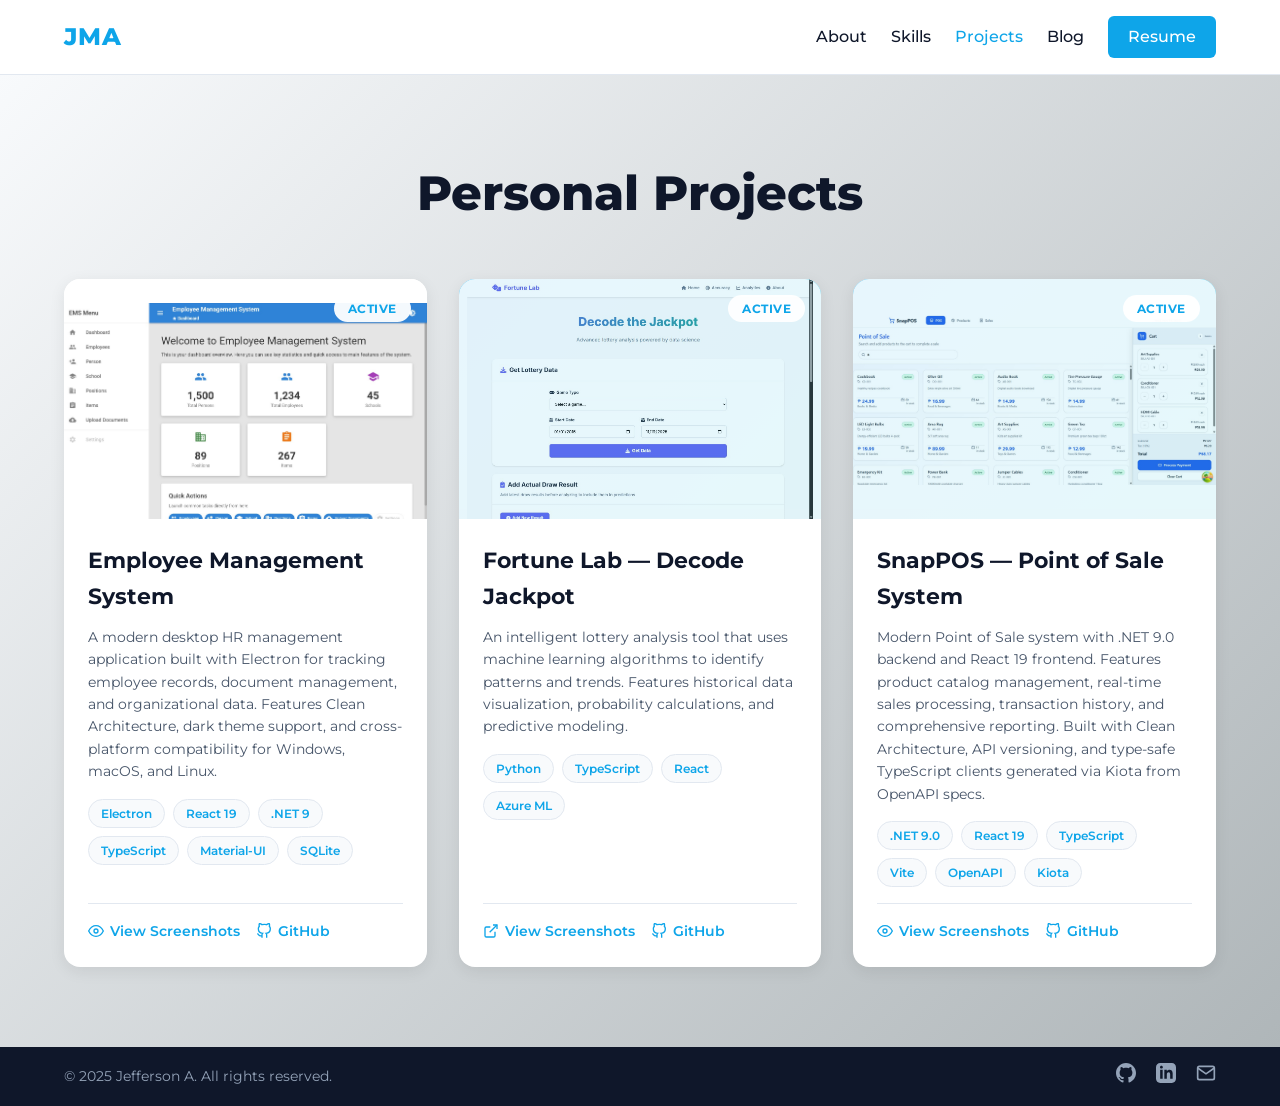
==== projects.html @ ad35f347 "Initial commit: setting up my GitHub Pages portfolio" ====
<!DOCTYPE html>
<html lang="en">

<head>
    <meta charset="utf-8" />
    <meta name="viewport" content="width=device-width, initial-scale=1" />
    <title>Projects — Jefferson A</title>
    <meta name="description" content="Personal projects by Jefferson A - Full Stack Engineer" />
    <link rel="preconnect" href="https://fonts.googleapis.com" />
    <link rel="preconnect" href="https://fonts.gstatic.com" crossorigin="anonymous" />
    <link href="https://fonts.googleapis.com/css2?family=Montserrat:ital,wght@0,100..900;1,100..900&display=swap"
        rel="stylesheet" />
    <link rel="stylesheet" href="css/styles.css" />
</head>

<body class="montserrat">
    <!-- Navigation -->
    <nav class="nav" aria-label="Main navigation">
        <div class="nav-container">
            <a href="index.html" class="logo">JMA</a>
            <button class="hamburger" aria-label="Toggle menu" aria-expanded="false">
                <span class="hamburger-line"></span>
                <span class="hamburger-line"></span>
                <span class="hamburger-line"></span>
            </button>
            <div class="nav-links">
                <a href="about.html">About</a>
                <a href="skills.html">Skills</a>
                <a href="projects.html" style="color: var(--brand);">Projects</a>
                <a href="https://joealfa.github.io/blog/" target="_blank" rel="noopener">Blog</a>
                <a href="resume/index.html" class="btn-resume">Resume</a>
            </div>
        </div>
    </nav>

    <!-- Projects Section -->
    <section class="projects-section" aria-label="Personal Projects">
        <div class="container">
            <h1 class="page-title">Personal Projects</h1>
            <div class="projects-grid">

                <!-- Project 1: Employee Management System -->
                <article class="project-card">
                    <div class="project-image" style="cursor: pointer; background: white;" onclick="openEMSModal()">
                        <img class="ems-image" src="images/ems-dashboard.jpg" alt="Employee Management System" loading="lazy"
                            style="width: 100%; height: 100%; background: #fff; display: block;" />
                        <div class="project-overlay">
                            <span class="project-status">Active</span>
                        </div>
                    </div>
                    <div class="project-content">
                        <h3 class="project-title">Employee Management System</h3>
                        <p class="project-description">
                            A modern desktop HR management application built with Electron for tracking employee
                            records, document management, and organizational data. Features Clean Architecture,
                            dark theme support, and cross-platform compatibility for Windows, macOS, and Linux.
                        </p>
                        <div class="project-tech">
                            <span class="tech-badge">Electron</span>
                            <span class="tech-badge">React 19</span>
                            <span class="tech-badge">.NET 9</span>
                            <span class="tech-badge">TypeScript</span>
                            <span class="tech-badge">Material-UI</span>
                            <span class="tech-badge">SQLite</span>
                        </div>
                        <div class="project-links">
                            <a href="#" class="project-link" onclick="openEMSModal(); return false;"
                                aria-label="View Employee Management System screenshots">
                                <svg width="16" height="16" viewBox="0 0 24 24" fill="none" stroke="currentColor"
                                    stroke-width="2">
                                    <path d="M1 12s4-8 11-8 11 8 11 8-4 8-11 8-11-8-11-8z"></path>
                                    <circle cx="12" cy="12" r="3"></circle>
                                </svg>
                                View Screenshots
                            </a>
                            <a href="https://github.com/joealfa/ems-project" class="project-link" target="_blank"
                                rel="noopener" aria-label="View Employee Management System source code">
                                <svg width="16" height="16" viewBox="0 0 24 24" fill="none" stroke="currentColor"
                                    stroke-width="2">
                                    <path
                                        d="M9 19c-5 1.5-5-2.5-7-3m14 6v-3.87a3.37 3.37 0 0 0-.94-2.61c3.14-.35 6.44-1.54 6.44-7A5.44 5.44 0 0 0 20 4.77 5.07 5.07 0 0 0 19.91 1S18.73.65 16 2.48a13.38 13.38 0 0 0-7 0C6.27.65 5.09 1 5.09 1A5.07 5.07 0 0 0 5 4.77a5.44 5.44 0 0 0-1.5 3.78c0 5.42 3.3 6.61 6.44 7A3.37 3.37 0 0 0 9 18.13V22">
                                    </path>
                                </svg>
                                GitHub
                            </a>
                        </div>
                    </div>
                </article>

                <!-- Project 2: Fortune Lab -->
                <article class="project-card">
                    <div class="project-image" style="cursor: pointer;" onclick="openFortuneLabModal()">
                        <img src="images/flab-decode-jackpot.jpg" alt="Fortune Lab - Decode Jackpot" loading="lazy" />
                        <div class="project-overlay">
                            <span class="project-status">Active</span>
                        </div>
                    </div>
                    <div class="project-content">
                        <h3 class="project-title">Fortune Lab — Decode Jackpot</h3>
                        <p class="project-description">
                            An intelligent lottery analysis tool that uses machine learning algorithms to identify
                            patterns and trends. Features historical data visualization, probability calculations,
                            and predictive modeling.
                        </p>
                        <div class="project-tech">
                            <span class="tech-badge">Python</span>
                            <span class="tech-badge">TypeScript</span>
                            <span class="tech-badge">React</span>
                            <span class="tech-badge">Azure ML</span>
                        </div>
                        <div class="project-links">
                            <a href="#" class="project-link" onclick="openFortuneLabModal(); return false;"
                                aria-label="View Fortune Lab screenshots">
                                <svg width="16" height="16" viewBox="0 0 24 24" fill="none" stroke="currentColor"
                                    stroke-width="2">
                                    <path d="M18 13v6a2 2 0 0 1-2 2H5a2 2 0 0 1-2-2V8a2 2 0 0 1 2-2h6"></path>
                                    <polyline points="15 3 21 3 21 9"></polyline>
                                    <line x1="10" y1="14" x2="21" y2="3"></line>
                                </svg>
                                View Screenshots
                            </a>
                            <a href="https://github.com/joealfa/flab-decode-jackpot" class="project-link"
                                target="_blank" rel="noopener" aria-label="View Fortune Lab source code">
                                <svg width="16" height="16" viewBox="0 0 24 24" fill="none" stroke="currentColor"
                                    stroke-width="2">
                                    <path
                                        d="M9 19c-5 1.5-5-2.5-7-3m14 6v-3.87a3.37 3.37 0 0 0-.94-2.61c3.14-.35 6.44-1.54 6.44-7A5.44 5.44 0 0 0 20 4.77 5.07 5.07 0 0 0 19.91 1S18.73.65 16 2.48a13.38 13.38 0 0 0-7 0C6.27.65 5.09 1 5.09 1A5.07 5.07 0 0 0 5 4.77a5.44 5.44 0 0 0-1.5 3.78c0 5.42 3.3 6.61 6.44 7A3.37 3.37 0 0 0 9 18.13V22">
                                    </path>
                                </svg>
                                GitHub
                            </a>
                        </div>
                    </div>
                </article>

                <!-- Project 3: Snap POS -->
                <article class="project-card">
                    <div class="project-image" style="cursor: pointer;" onclick="openSnapPOSModal()">
                        <img src="images/snappos.jpg" alt="SnapPOS - Point of Sale Interface" loading="lazy" />
                        <div class="project-overlay">
                            <span class="project-status">Active</span>
                        </div>
                    </div>
                    <div class="project-content">
                        <h3 class="project-title">SnapPOS — Point of Sale System</h3>
                        <p class="project-description">
                            Modern Point of Sale system with .NET 9.0 backend and React 19 frontend. Features
                            product catalog management, real-time sales processing, transaction history, and
                            comprehensive reporting. Built with Clean Architecture, API versioning, and type-safe
                            TypeScript clients generated via Kiota from OpenAPI specs.
                        </p>
                        <div class="project-tech">
                            <span class="tech-badge">.NET 9.0</span>
                            <span class="tech-badge">React 19</span>
                            <span class="tech-badge">TypeScript</span>
                            <span class="tech-badge">Vite</span>
                            <span class="tech-badge">OpenAPI</span>
                            <span class="tech-badge">Kiota</span>
                        </div>
                        <div class="project-links">
                            <a href="#" class="project-link" onclick="openSnapPOSModal(); return false;"
                                aria-label="View SnapPOS screenshots">
                                <svg width="16" height="16" viewBox="0 0 24 24" fill="none" stroke="currentColor"
                                    stroke-width="2">
                                    <path d="M1 12s4-8 11-8 11 8 11 8-4 8-11 8-11-8-11-8z"></path>
                                    <circle cx="12" cy="12" r="3"></circle>
                                </svg>
                                View Screenshots
                            </a>
                            <a href="https://github.com/joealfa/snap-pos" class="project-link" target="_blank"
                                rel="noopener" aria-label="View SnapPOS source code">
                                <svg width="16" height="16" viewBox="0 0 24 24" fill="none" stroke="currentColor"
                                    stroke-width="2">
                                    <path
                                        d="M9 19c-5 1.5-5-2.5-7-3m14 6v-3.87a3.37 3.37 0 0 0-.94-2.61c3.14-.35 6.44-1.54 6.44-7A5.44 5.44 0 0 0 20 4.77 5.07 5.07 0 0 0 19.91 1S18.73.65 16 2.48a13.38 13.38 0 0 0-7 0C6.27.65 5.09 1 5.09 1A5.07 5.07 0 0 0 5 4.77a5.44 5.44 0 0 0-1.5 3.78c0 5.42 3.3 6.61 6.44 7A3.37 3.37 0 0 0 9 18.13V22">
                                    </path>
                                </svg>
                                GitHub
                            </a>
                        </div>
                    </div>
                </article>

            </div>
        </div>
    </section>

    <!-- SnapPOS Modal -->
    <div id="snapposModal" class="modal" onclick="closeSnapPOSModal()">
        <div class="modal-content" onclick="event.stopPropagation()">
            <span class="modal-close" onclick="closeSnapPOSModal()">&times;</span>
            <h2 class="modal-title">SnapPOS Screenshots</h2>
            <div class="carousel-container">
                <div class="carousel-wrapper">
                    <div class="carousel-track" id="modalCarouselTrack">
                        <div class="carousel-slide active">
                            <img src="images/snappos.jpg" alt="SnapPOS - Point of Sale Interface" />
                        </div>
                        <div class="carousel-slide">
                            <img src="images/snappos-product.jpg" alt="SnapPOS - Product Management" />
                        </div>
                        <div class="carousel-slide">
                            <img src="images/snappos-sales.jpg" alt="SnapPOS - Sales History" />
                        </div>
                    </div>
                </div>
                <div class="carousel-indicators" id="modalCarouselIndicators">
                    <button class="indicator active" aria-label="View POS screen"></button>
                    <button class="indicator" aria-label="View Products screen"></button>
                    <button class="indicator" aria-label="View Sales screen"></button>
                </div>
            </div>
        </div>
    </div>

    <!-- Fortune Lab Modal -->
    <div id="fortunelabModal" class="modal" onclick="closeFortuneLabModal()">
        <div class="modal-content" onclick="event.stopPropagation()">
            <span class="modal-close" onclick="closeFortuneLabModal()">&times;</span>
            <h2 class="modal-title">Fortune Lab Screenshots</h2>
            <div class="carousel-container">
                <div class="carousel-wrapper">
                    <div class="carousel-track" id="fortunelabCarouselTrack">
                        <div class="carousel-slide active">
                            <img src="images/flab-decode-jackpot.jpg" alt="Fortune Lab - Home Screen" />
                        </div>
                        <div class="carousel-slide">
                            <img src="images/flab-decode-jackpot-scrap.jpg" alt="Fortune Lab - Data Scraping" />
                        </div>
                        <div class="carousel-slide">
                            <img src="images/flab-decode-jackpot-analysis.jpg" alt="Fortune Lab - Analysis Dashboard" />
                        </div>
                        <div class="carousel-slide">
                            <img src="images/flab-decode-jackpot-save-result.jpg" alt="Fortune Lab - Save Results" />
                        </div>
                    </div>
                </div>
                <div class="carousel-indicators" id="fortunelabCarouselIndicators">
                    <button class="indicator active" aria-label="View Home screen"></button>
                    <button class="indicator" aria-label="View Data Scraping screen"></button>
                    <button class="indicator" aria-label="View Analysis screen"></button>
                    <button class="indicator" aria-label="View Save Results screen"></button>
                </div>
            </div>
        </div>
    </div>

    <!-- EMS Modal -->
    <div id="emsModal" class="modal" onclick="closeEMSModal()">
        <div class="modal-content" onclick="event.stopPropagation()">
            <span class="modal-close" onclick="closeEMSModal()">&times;</span>
            <h2 class="modal-title">Employee Management System Screenshots</h2>
            <div class="carousel-container">
                <div class="carousel-wrapper">
                    <div class="carousel-track" id="emsCarouselTrack">
                        <div class="carousel-slide active">
                            <img src="images/ems-dashboard.jpg" alt="EMS - Dashboard" />
                        </div>
                        <div class="carousel-slide">
                            <img src="images/ems-employees.jpg" alt="EMS - Employee List" />
                        </div>
                        <div class="carousel-slide">
                            <img src="images/ems-employees-details.jpg" alt="EMS - Employee Details" />
                        </div>
                        <div class="carousel-slide">
                            <img src="images/ems-employees-add.jpg" alt="EMS - Add Employee" />
                        </div>
                        <div class="carousel-slide">
                            <img src="images/ems-dashboard-dark-theme.jpg" alt="EMS - Dashboard Dark Theme" />
                        </div>
                        <div class="carousel-slide">
                            <img src="images/ems-upload-documents-dark-theme.jpg"
                                alt="EMS - Upload Documents Dark Theme" />
                        </div>
                    </div>
                </div>
                <div class="carousel-indicators" id="emsCarouselIndicators">
                    <button class="indicator active" aria-label="View Dashboard"></button>
                    <button class="indicator" aria-label="View Employee List"></button>
                    <button class="indicator" aria-label="View Employee Details"></button>
                    <button class="indicator" aria-label="View Add Employee"></button>
                    <button class="indicator" aria-label="View Dark Theme Dashboard"></button>
                    <button class="indicator" aria-label="View Upload Documents"></button>
                </div>
            </div>
        </div>
    </div>

    <!-- Footer -->
    <footer class="footer" aria-label="Footer">
        <div class="container">
            <div class="footer-content">
                <div class="footer-info">
                    <p>&copy; 2025 Jefferson A. All rights reserved.</p>
                </div>
                <div class="footer-links">
                    <a href="https://github.com/joealfa" target="_blank" rel="noopener" aria-label="GitHub Profile">
                        <svg width="20" height="20" viewBox="0 0 24 24" fill="currentColor">
                            <path
                                d="M12 0c-6.626 0-12 5.373-12 12 0 5.302 3.438 9.8 8.207 11.387.599.111.793-.261.793-.577v-2.234c-3.338.726-4.033-1.416-4.033-1.416-.546-1.387-1.333-1.756-1.333-1.756-1.089-.745.083-.729.083-.729 1.205.084 1.839 1.237 1.839 1.237 1.07 1.834 2.807 1.304 3.492.997.107-.775.418-1.305.762-1.604-2.665-.305-5.467-1.334-5.467-5.931 0-1.311.469-2.381 1.236-3.221-.124-.303-.535-1.524.117-3.176 0 0 1.008-.322 3.301 1.23.957-.266 1.983-.399 3.003-.404 1.02.005 2.047.138 3.006.404 2.291-1.552 3.297-1.23 3.297-1.23.653 1.653.242 2.874.118 3.176.77.84 1.235 1.911 1.235 3.221 0 4.609-2.807 5.624-5.479 5.921.43.372.823 1.102.823 2.222v3.293c0 .319.192.694.801.576 4.765-1.589 8.199-6.086 8.199-11.386 0-6.627-5.373-12-12-12z" />
                        </svg>
                    </a>
                    <a href="https://linkedin.com/in/joe-alf" target="_blank" rel="noopener"
                        aria-label="LinkedIn Profile">
                        <svg width="20" height="20" viewBox="0 0 24 24" fill="currentColor">
                            <path
                                d="M19 0h-14c-2.761 0-5 2.239-5 5v14c0 2.761 2.239 5 5 5h14c2.762 0 5-2.239 5-5v-14c0-2.761-2.238-5-5-5zm-11 19h-3v-11h3v11zm-1.5-12.268c-.966 0-1.75-.79-1.75-1.764s.784-1.764 1.75-1.764 1.75.79 1.75 1.764-.783 1.764-1.75 1.764zm13.5 12.268h-3v-5.604c0-3.368-4-3.113-4 0v5.604h-3v-11h3v1.765c1.396-2.586 7-2.777 7 2.476v6.759z" />
                        </svg>
                    </a>
                    <a href="mailto:here@earth.org" aria-label="Email">
                        <svg width="20" height="20" viewBox="0 0 24 24" fill="none" stroke="currentColor"
                            stroke-width="2">
                            <path d="M4 4h16c1.1 0 2 .9 2 2v12c0 1.1-.9 2-2 2H4c-1.1 0-2-.9-2-2V6c0-1.1.9-2 2-2z">
                            </path>
                            <polyline points="22,6 12,13 2,6"></polyline>
                        </svg>
                    </a>
                </div>
            </div>
        </div>
    </footer>

    <script src="js/main.js"></script>
</body>

</html>
---- css/styles.css ----
:root {
  --bg: #ffffff;
  --ink: #0f172a;
  --muted: #475569;
  --light-gray: #64748b;
  --lighter-gray: #94a3b8;
  --border: #e2e8f0;
  --brand: #0ea5e9;
  --brand-dark: #0284c7;
  --accent: #06b6d4;
  --card-bg: #f8fafc;
  --gradient-start: #0ea5e9;
  --gradient-end: #06b6d4;
}

*,
*::before,
*::after {
  box-sizing: border-box;
}

html {
  scroll-behavior: smooth;
  height: 100%;
}

body {
  margin: 0;
  padding: 0;
  color: var(--ink);
  background: var(--bg);
  line-height: 1.6;
  min-height: 100%;
  display: flex;
  flex-direction: column;
  overflow-x: hidden;
}

.montserrat {
  font-family: "Montserrat", system-ui, -apple-system, "Segoe UI", Roboto, Arial,
    sans-serif;
  font-optical-sizing: auto;
  font-weight: 400;
  font-style: normal;
}

.container {
  max-width: 1200px;
  margin: 0 auto;
  padding: 0 24px;
}

/* Navigation */
.nav {
  position: sticky;
  top: 0;
  background: rgba(255, 255, 255, 0.95);
  backdrop-filter: blur(10px);
  border-bottom: 1px solid var(--border);
  z-index: 1000;
  padding: 16px 0;
}

.nav-container {
  max-width: 1200px;
  margin: 0 auto;
  padding: 0 24px;
  display: flex;
  justify-content: space-between;
  align-items: center;
}

.logo {
  font-size: 24px;
  font-weight: 800;
  color: var(--brand);
  text-decoration: none;
  letter-spacing: 1px;
}

.nav-links {
  display: flex;
  gap: 24px;
  align-items: center;
}

.nav-links a {
  color: var(--ink);
  text-decoration: none;
  font-weight: 500;
  transition: color 0.2s;
}

.nav-links a:hover {
  color: var(--brand);
}

.btn-resume {
  background: var(--brand);
  color: white !important;
  padding: 8px 20px;
  border-radius: 6px;
  font-weight: 600;
  transition: all 0.2s;
}

.btn-resume:hover {
  background: var(--brand-dark);
  transform: translateY(-1px);
  box-shadow: 0 4px 12px rgba(14, 165, 233, 0.3);
}

/* Hamburger Menu */
.hamburger {
  display: none;
  flex-direction: column;
  gap: 5px;
  background: none;
  border: none;
  cursor: pointer;
  padding: 8px;
  z-index: 1001;
}

.hamburger-line {
  width: 25px;
  height: 3px;
  background-color: var(--ink);
  transition: all 0.3s ease;
  border-radius: 2px;
}

.hamburger.active .hamburger-line:nth-child(1) {
  transform: rotate(45deg) translate(8px, 8px);
}

.hamburger.active .hamburger-line:nth-child(2) {
  opacity: 0;
}

.hamburger.active .hamburger-line:nth-child(3) {
  transform: rotate(-45deg) translate(7px, -7px);
}

/* Hero Section */
.hero-section {
  padding: 35px 0 35px;
  background: linear-gradient(135deg, #f8fafc 0%, #e0f2fe 100%);
  flex: 1;
}

.hero-content {
  text-align: center;
  max-width: 800px;
  margin: 0 auto;
}

.hero-title {
  font-size: 48px;
  font-weight: 800;
  margin: 0 0 16px;
  line-height: 1.2;
}

.hero-title .brand {
  color: var(--brand);
}

.hero-subtitle {
  font-size: 20px;
  color: var(--muted);
  margin: 0 0 12px;
  font-weight: 600;
}

.hero-tagline {
  font-size: 18px;
  color: var(--light-gray);
  margin: 0 0 32px;
}

.hero-cta {
  display: flex;
  gap: 16px;
  justify-content: center;
  flex-wrap: wrap;
}

.btn-primary,
.btn-secondary {
  padding: 14px 32px;
  border-radius: 8px;
  text-decoration: none;
  font-weight: 600;
  font-size: 16px;
  transition: all 0.2s;
  display: inline-block;
}

.btn-primary {
  background: linear-gradient(
    135deg,
    var(--gradient-start),
    var(--gradient-end)
  );
  color: white;
  box-shadow: 0 4px 14px rgba(14, 165, 233, 0.3);
}

.btn-primary:hover {
  transform: translateY(-2px);
  box-shadow: 0 6px 20px rgba(14, 165, 233, 0.4);
}

.btn-secondary {
  background: white;
  color: var(--brand);
  border: 2px solid var(--brand);
}

.btn-secondary:hover {
  background: var(--brand);
  color: white;
  transform: translateY(-2px);
}

/* Carousel */
.carousel-container {
  position: relative;
  max-width: 600px;
  margin: 40px auto 0;
  padding: 0;
}

.carousel-wrapper {
  overflow: hidden;
  border-radius: 16px;
  box-shadow: 0 12px 40px rgba(0, 0, 0, 0.15), 0 0 20px rgba(14, 165, 233, 0.2);
  background: white;
  perspective: 1000px;
  cursor: pointer;
  transition: box-shadow 0.3s ease;
  height: 400px;
}

.carousel-wrapper:hover {
  box-shadow: 0 12px 40px rgba(0, 0, 0, 0.15), 0 0 30px rgba(14, 165, 233, 0.4);
}

.carousel-track {
  display: flex;
  transition: transform 0.6s cubic-bezier(0.25, 0.46, 0.45, 0.94);
  transform-style: preserve-3d;
}

.carousel-slide {
  min-width: 100%;
  height: 400px;
  opacity: 0;
  transform: translateX(100%) scale(0.9);
  transition: all 0.6s cubic-bezier(0.25, 0.46, 0.45, 0.94);
  filter: blur(4px) brightness(0.7);
  cursor: pointer;
}

.carousel-slide.active {
  opacity: 1;
  transform: translateX(0) scale(1);
  filter: blur(0) brightness(1);
  animation: glitchIn 0.6s ease-out;
}

@keyframes glitchIn {
  0%,
  100% {
    transform: translateX(0) scale(1);
  }
  10% {
    transform: translateX(-2px) scale(1.01);
  }
  20% {
    transform: translateX(2px) scale(0.99);
  }
  30% {
    transform: translateX(-1px) scale(1);
  }
  40% {
    transform: translateX(1px) scale(1);
  }
  50% {
    transform: translateX(0) scale(1);
  }
}

.carousel-slide img {
  width: 100%;
  height: 100%;
  object-fit: contain;
  display: block;
}

.project-card .carousel-slide img {
  object-fit: contain;
  background: white;
}

.carousel-btn {
  display: none;
}

.carousel-indicators {
  display: flex;
  justify-content: center;
  gap: 12px;
  margin-top: 24px;
}

.indicator {
  width: 12px;
  height: 12px;
  border-radius: 50%;
  border: 2px solid var(--brand);
  background: transparent;
  cursor: pointer;
  transition: all 0.3s ease;
  padding: 0;
}

.indicator:hover {
  background: rgba(14, 165, 233, 0.3);
  transform: scale(1.2);
}

.indicator.active {
  background: var(--brand);
  transform: scale(1.3);
}

/* Section Styling */
section {
  padding: 80px 0;
}

section:not(.hero-section) {
  flex: 1;
  background: linear-gradient(135deg, #f8fafc 0%, #afb6b9 100%);
}

.section-title {
  font-size: 36px;
  font-weight: 800;
  text-align: center;
  margin: 0 0 48px;
  color: var(--ink);
}

/* Skills Section uses default gradient background */

.skills-grid {
  display: grid;
  grid-template-columns: repeat(auto-fit, minmax(280px, 1fr));
  gap: 24px;
}

.skill-category {
  background: var(--card-bg);
  padding: 24px;
  border-radius: 12px;
  border: 1px solid var(--border);
  transition: all 0.3s;
}

.skill-category:hover {
  transform: translateY(-4px);
  box-shadow: 0 8px 24px rgba(0, 0, 0, 0.08);
  border-color: var(--brand);
}

.skill-category h3 {
  font-size: 18px;
  font-weight: 700;
  margin: 0 0 16px;
  color: var(--brand);
}

.skill-tags {
  display: flex;
  flex-wrap: wrap;
  gap: 8px;
}

.skill-tag {
  background: white;
  color: var(--muted);
  padding: 6px 14px;
  border-radius: 20px;
  font-size: 13px;
  font-weight: 500;
  border: 1px solid var(--border);
  transition: all 0.2s;
}

.skill-tag:hover {
  background: var(--brand);
  color: white;
  border-color: var(--brand);
}

/* Projects Section uses default gradient background */

.projects-grid {
  display: grid;
  grid-template-columns: repeat(auto-fit, minmax(340px, 1fr));
  gap: 32px;
}

.project-card {
  background: white;
  border-radius: 16px;
  overflow: hidden;
  box-shadow: 0 4px 16px rgba(0, 0, 0, 0.08);
  transition: all 0.3s;
  display: flex;
  flex-direction: column;
}

.project-card:hover {
  transform: translateY(-8px);
  box-shadow: 0 12px 32px rgba(0, 0, 0, 0.12);
}

.project-image {
  position: relative;
  width: 100%;
  height: 240px;
  background: linear-gradient(
    135deg,
    var(--gradient-start),
    var(--gradient-end)
  );
  overflow: hidden;
}

.project-card .project-image:has(.carousel-container) {
  height: 280px;
  overflow: visible;
}

.project-image .carousel-container {
  background: white;
  height: 100%;
  padding-bottom: 40px;
}

.project-image .carousel-wrapper {
  background: white;
  box-shadow: none;
  height: 240px;
}

.project-image img {
  width: 100%;
  height: 100%;
  object-fit: contain;
  opacity: 0.9;
  transition: all 0.3s;
  background: white;
}

.project-card:hover .project-image img {
  opacity: 1;
  transform: scale(1.05);
}

/* Fine-tune crop for EMS card image to avoid black band */
.project-card .ems-image {
  object-fit: cover;
  object-position: center top;
  transform: translateY(18px);
}

@media (min-width: 1280px) {
  .project-card .ems-image {
    transform: translateY(24px);
  }
}

/* Blog thumbnails (text/icon centered in card image area) */
.blog-thumb {
  display: flex;
  align-items: center;
  justify-content: center;
  gap: 12px;
  height: 100%;
  background: white;
  color: var(--ink);
  font-weight: 700;
}

/* Slightly shorter image area for blog cards */
.blog-list .project-image {
  height: 200px;
}

.project-overlay {
  position: absolute;
  top: 16px;
  right: 16px;
}

.project-status {
  background: rgba(255, 255, 255, 0.95);
  color: var(--brand);
  padding: 6px 14px;
  border-radius: 20px;
  font-size: 12px;
  font-weight: 700;
  text-transform: uppercase;
  letter-spacing: 0.5px;
}

.project-content {
  padding: 24px;
  display: flex;
  flex-direction: column;
  flex: 1;
}

.project-title {
  font-size: 22px;
  font-weight: 700;
  margin: 0 0 12px;
  color: var(--ink);
}

.project-description {
  font-size: 14px;
  line-height: 1.6;
  color: var(--muted);
  margin: 0 0 16px;
}

.project-tech {
  display: flex;
  flex-wrap: wrap;
  gap: 8px;
  margin-bottom: 16px;
}

.tech-badge {
  background: var(--card-bg);
  color: var(--brand);
  padding: 4px 12px;
  border-radius: 16px;
  font-size: 12px;
  font-weight: 600;
  border: 1px solid var(--border);
  display: inline-flex;
  align-items: center;
  gap: 6px;
}

.tech-badge svg {
  flex-shrink: 0;
}

.project-links {
  display: flex;
  gap: 16px;
  padding-top: 16px;
  border-top: 1px solid var(--border);
  margin-top: auto;
}

.project-link {
  display: flex;
  align-items: center;
  gap: 6px;
  color: var(--brand);
  text-decoration: none;
  font-weight: 600;
  font-size: 14px;
  transition: all 0.2s;
}

.project-link:hover {
  color: var(--brand-dark);
  transform: translateX(4px);
}

.project-link svg {
  transition: transform 0.2s;
}

.project-link:hover svg {
  transform: scale(1.1);
}

/* About Section uses default gradient background */

.about-content {
  max-width: 800px;
  margin: 0 auto;
}

.about-text p {
  font-size: 17px;
  line-height: 1.8;
  color: var(--muted);
  margin: 0 0 24px;
}

/* About Page */
.about-page {
  padding: 100px 0 80px;
  background: linear-gradient(135deg, #f8fafc 0%, #e0f2fe 100%);
  min-height: 70vh;
}

.page-title {
  font-size: 48px;
  font-weight: 800;
  text-align: center;
  margin: 0 0 48px;
  color: var(--ink);
}

.about-page .about-content {
  max-width: 900px;
  margin: 0 auto;
  display: grid;
  gap: 48px;
}

.about-highlights {
  background: var(--card-bg);
  padding: 32px;
  border-radius: 16px;
  border: 1px solid var(--border);
}

.about-highlights h2 {
  font-size: 24px;
  font-weight: 700;
  margin: 0 0 16px;
  color: var(--brand);
}

.about-highlights ul {
  margin: 0 0 32px;
  padding-left: 24px;
}

.about-highlights li {
  font-size: 16px;
  line-height: 1.8;
  color: var(--muted);
  margin: 8px 0;
}

.about-highlights p {
  font-size: 16px;
  line-height: 1.8;
  color: var(--muted);
  margin: 0 0 24px;
}

.contact-links {
  display: flex;
  gap: 16px;
  flex-wrap: wrap;
  margin-top: 24px;
}

.contact-btn {
  display: inline-flex;
  align-items: center;
  gap: 8px;
  padding: 12px 24px;
  background: var(--brand);
  color: white;
  text-decoration: none;
  border-radius: 8px;
  font-weight: 600;
  font-size: 14px;
  transition: all 0.2s;
}

.contact-btn:hover {
  background: var(--brand-dark);
  transform: translateY(-2px);
  box-shadow: 0 4px 12px rgba(14, 165, 233, 0.3);
}

/* Footer */
.footer {
  background: var(--ink);
  color: white;
  padding: 16px 0;
}

/* Modal */
.modal {
  display: none;
  position: fixed;
  z-index: 2000;
  left: 0;
  top: 0;
  width: 100%;
  height: 100%;
  background-color: rgba(0, 0, 0, 0.9);
  overflow: auto;
}

.modal.active {
  display: flex;
  align-items: center;
  justify-content: center;
}

.modal-content {
  position: relative;
  background-color: white;
  margin: auto;
  padding: 32px;
  width: 90%;
  max-width: 1000px;
  border-radius: 16px;
  box-shadow: 0 8px 32px rgba(0, 0, 0, 0.3);
}

.modal-close {
  position: absolute;
  top: 16px;
  right: 24px;
  color: var(--muted);
  font-size: 36px;
  font-weight: 300;
  cursor: pointer;
  transition: color 0.2s;
  line-height: 1;
}

.modal-close:hover {
  color: var(--ink);
}

.modal-title {
  margin: 0 0 24px;
  font-size: 28px;
  font-weight: 700;
  color: var(--ink);
}

.modal .carousel-container {
  max-width: 100%;
  margin: 0;
}

.modal .carousel-wrapper {
  height: 500px;
}

.modal .carousel-slide img {
  object-fit: contain;
  background: white;
}

.footer-content {
  display: flex;
  justify-content: space-between;
  align-items: center;
  flex-wrap: wrap;
  gap: 24px;
}

.footer-info p {
  margin: 0;
  color: var(--lighter-gray);
  font-size: 14px;
}

.footer-links {
  display: flex;
  gap: 20px;
}

.footer-links a {
  color: var(--lighter-gray);
  transition: all 0.2s;
}

.footer-links a:hover {
  color: var(--brand);
  transform: translateY(-2px);
}

/* Responsive */
@media (max-width: 768px) {
  .hero-section {
    padding: 80px 0 60px;
  }

  .hero-title {
    font-size: 36px;
  }

  .hero-subtitle {
    font-size: 18px;
  }

  .carousel-container {
    padding: 0;
    margin-top: 32px;
  }

  .carousel-wrapper {
    height: 250px;
  }

  .carousel-slide {
    height: 250px;
  }

  .carousel-btn {
    width: 40px;
    height: 40px;
  }

  .section-title {
    font-size: 28px;
  }

  .projects-grid {
    grid-template-columns: 1fr;
  }

  .skills-grid {
    grid-template-columns: 1fr;
  }

  .footer-content {
    flex-direction: column;
    text-align: center;
  }

  /* Mobile Navigation */
  .hamburger {
    display: flex;
  }

  .nav-links {
    position: fixed;
    top: 0;
    right: 0;
    height: 100vh;
    width: 70%;
    max-width: 300px;
    background: rgba(255, 255, 255, 0.98);
    backdrop-filter: blur(10px);
    flex-direction: column;
    justify-content: flex-start;
    align-items: flex-start;
    padding: 80px 32px 32px;
    gap: 24px;
    box-shadow: -4px 0 20px rgba(0, 0, 0, 0.1);
    transform: translateX(100%);
    visibility: hidden;
    transition: transform 0.3s ease, visibility 0s 0.3s;
    z-index: 1000;
  }

  .nav-links.active {
    transform: translateX(0);
    visibility: visible;
    transition: transform 0.3s ease, visibility 0s 0s;
  }

  .nav-links a {
    width: 100%;
    padding: 12px 0;
    font-size: 18px;
    border-bottom: 1px solid var(--border);
  }

  .nav-links a:last-child {
    border-bottom: none;
  }

  .btn-resume {
    width: 100%;
    text-align: center;
    margin-top: 16px;
  }
}

@media (max-width: 480px) {
  .hero-title {
    font-size: 28px;
  }

  .hero-cta {
    flex-direction: column;
    width: 100%;
  }

  .btn-primary,
  .btn-secondary {
    width: 100%;
  }
}
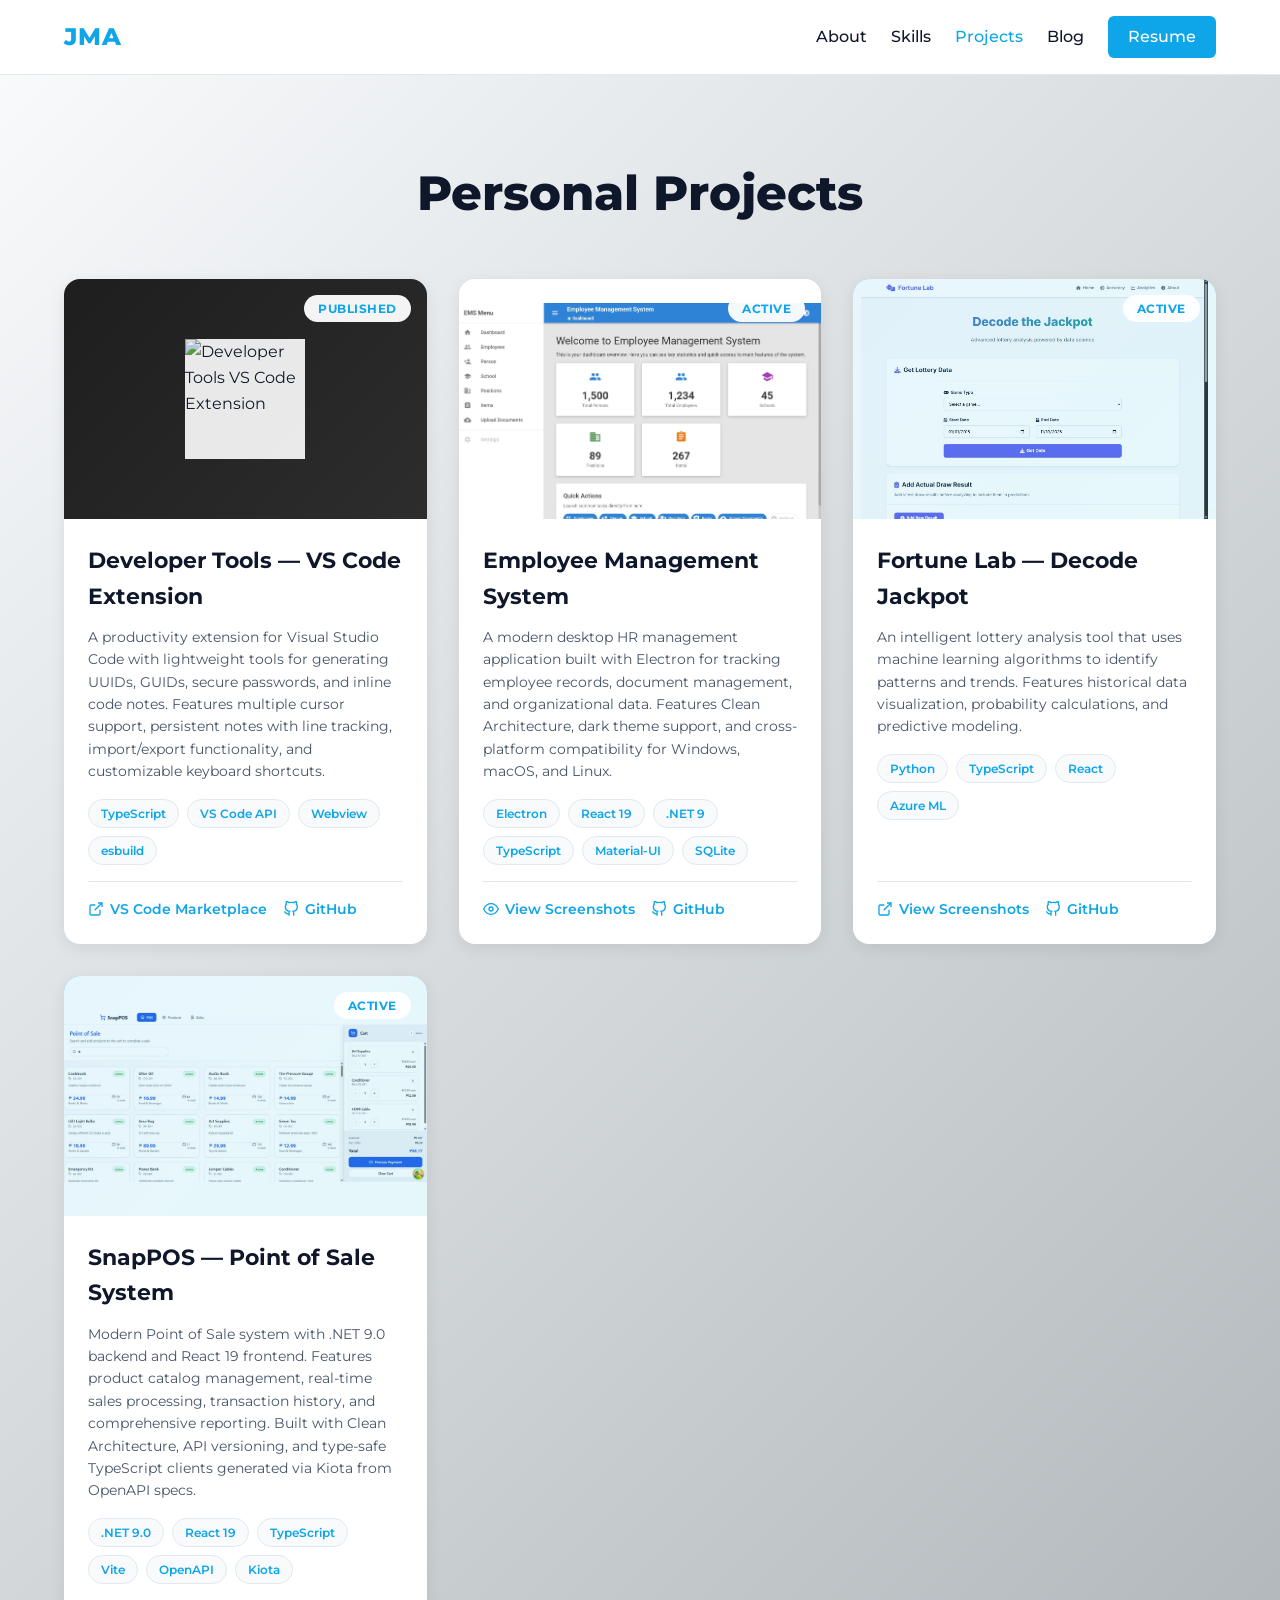
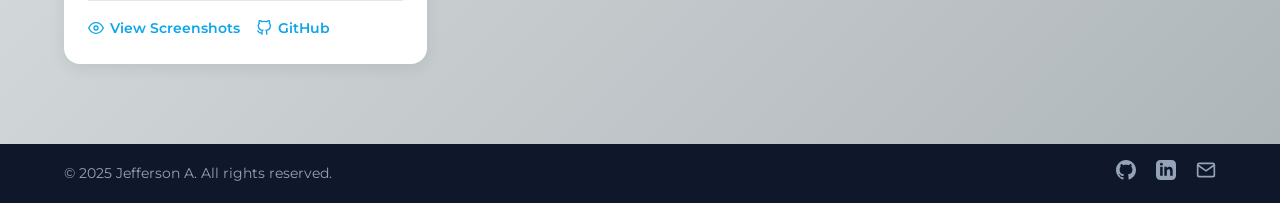
==== commit 4dc968de: "Add Developer Tools project details and images to portfolio" ====
--- a/projects.html
+++ b/projects.html
@@ -38,6 +38,55 @@
         <div class="container">
             <h1 class="page-title">Personal Projects</h1>
             <div class="projects-grid">
+
+                <!-- Project: Developer Tools VS Code Extension -->
+                <article class="project-card">
+                    <div class="project-image" style="background: linear-gradient(135deg, #1e1e1e 0%, #2d2d2d 100%); display: flex; align-items: center; justify-content: center;">
+                        <img src="images/developer-tools-icon.jpg" alt="Developer Tools VS Code Extension" loading="lazy"
+                            style="width: 120px; height: 120px; object-fit: contain;" />
+                        <div class="project-overlay">
+                            <span class="project-status">Published</span>
+                        </div>
+                    </div>
+                    <div class="project-content">
+                        <h3 class="project-title">Developer Tools — VS Code Extension</h3>
+                        <p class="project-description">
+                            A productivity extension for Visual Studio Code with lightweight tools for generating 
+                            UUIDs, GUIDs, secure passwords, and inline code notes. Features multiple cursor support, 
+                            persistent notes with line tracking, import/export functionality, and customizable 
+                            keyboard shortcuts.
+                        </p>
+                        <div class="project-tech">
+                            <span class="tech-badge">TypeScript</span>
+                            <span class="tech-badge">VS Code API</span>
+                            <span class="tech-badge">Webview</span>
+                            <span class="tech-badge">esbuild</span>
+                        </div>
+                        <div class="project-links">
+                            <a href="https://marketplace.visualstudio.com/items?itemName=joealfa.developer-utilities" 
+                                class="project-link" target="_blank" rel="noopener" 
+                                aria-label="View Developer Tools on VS Code Marketplace">
+                                <svg width="16" height="16" viewBox="0 0 24 24" fill="none" stroke="currentColor"
+                                    stroke-width="2">
+                                    <path d="M18 13v6a2 2 0 0 1-2 2H5a2 2 0 0 1-2-2V8a2 2 0 0 1 2-2h6"></path>
+                                    <polyline points="15 3 21 3 21 9"></polyline>
+                                    <line x1="10" y1="14" x2="21" y2="3"></line>
+                                </svg>
+                                VS Code Marketplace
+                            </a>
+                            <a href="https://github.com/joealfa/developer-tools" class="project-link" target="_blank"
+                                rel="noopener" aria-label="View Developer Tools source code">
+                                <svg width="16" height="16" viewBox="0 0 24 24" fill="none" stroke="currentColor"
+                                    stroke-width="2">
+                                    <path
+                                        d="M9 19c-5 1.5-5-2.5-7-3m14 6v-3.87a3.37 3.37 0 0 0-.94-2.61c3.14-.35 6.44-1.54 6.44-7A5.44 5.44 0 0 0 20 4.77 5.07 5.07 0 0 0 19.91 1S18.73.65 16 2.48a13.38 13.38 0 0 0-7 0C6.27.65 5.09 1 5.09 1A5.07 5.07 0 0 0 5 4.77a5.44 5.44 0 0 0-1.5 3.78c0 5.42 3.3 6.61 6.44 7A3.37 3.37 0 0 0 9 18.13V22">
+                                    </path>
+                                </svg>
+                                GitHub
+                            </a>
+                        </div>
+                    </div>
+                </article>
 
                 <!-- Project 1: Employee Management System -->
                 <article class="project-card">
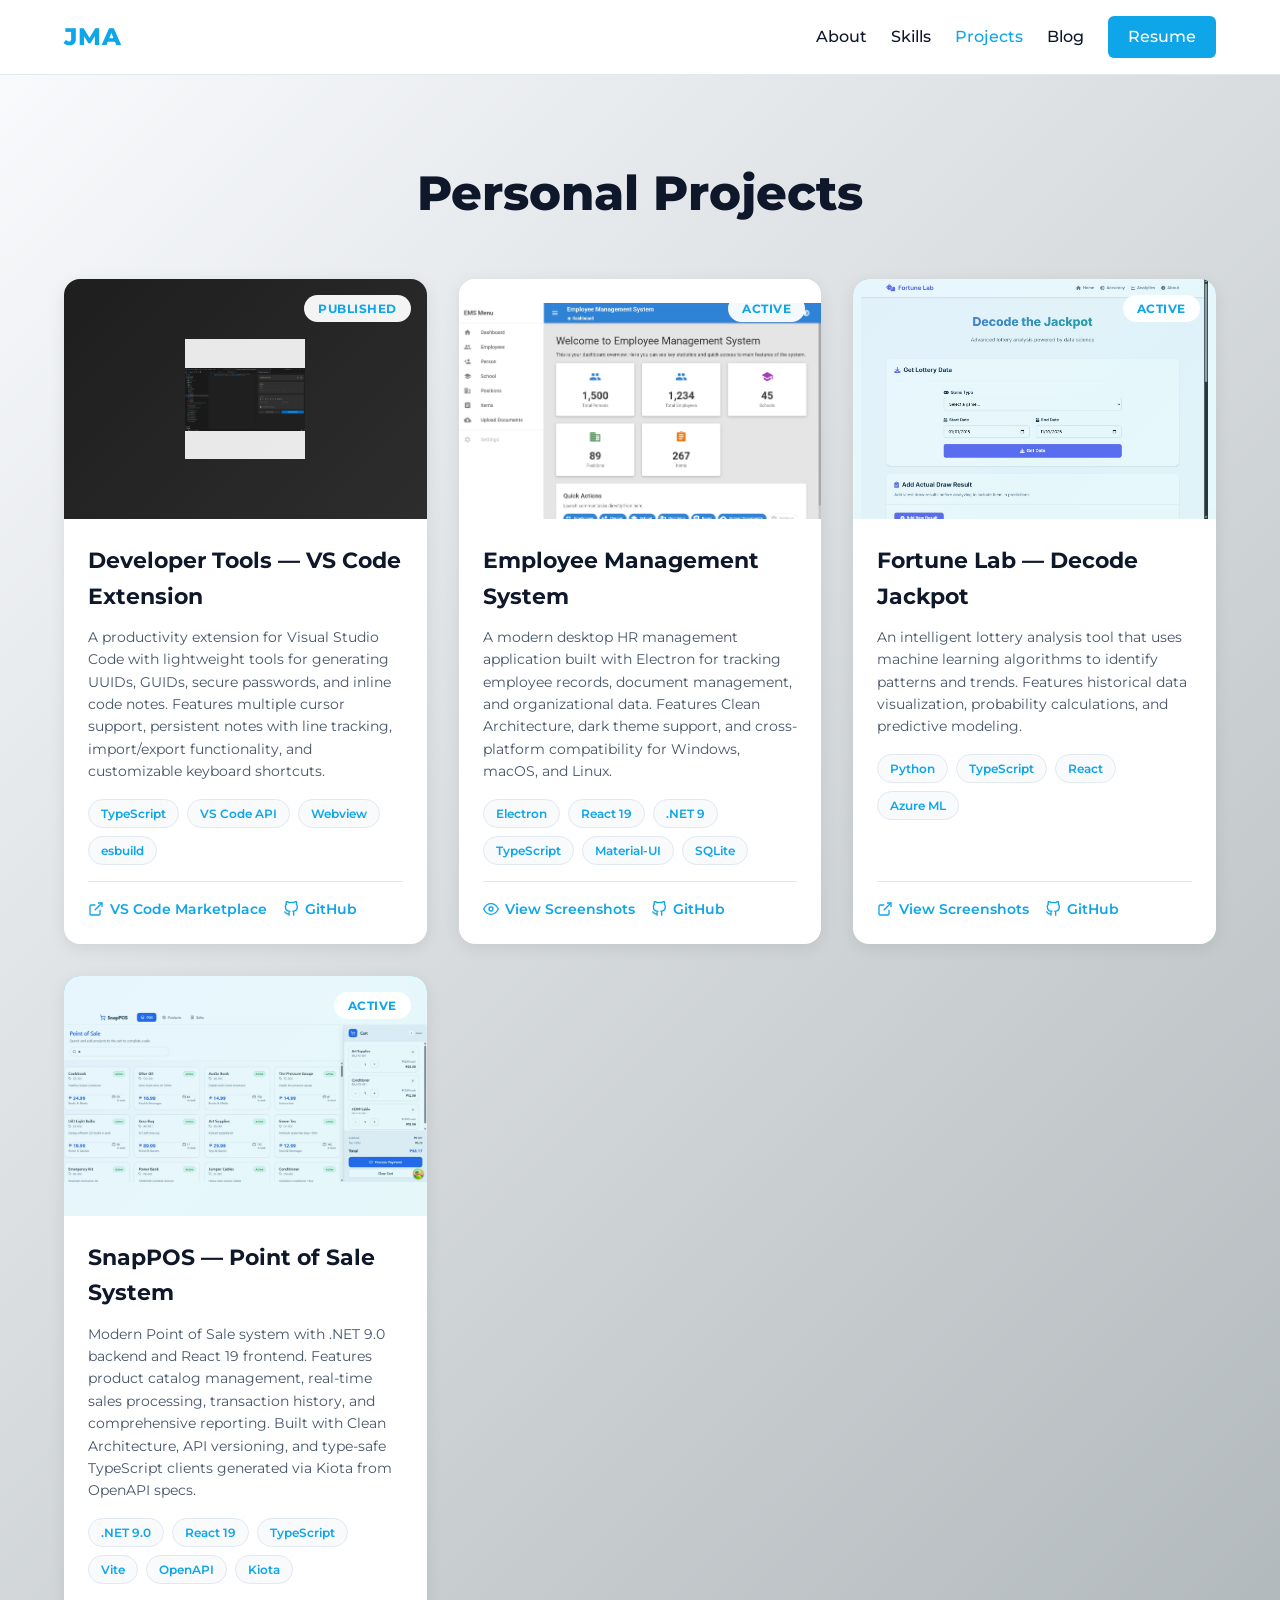
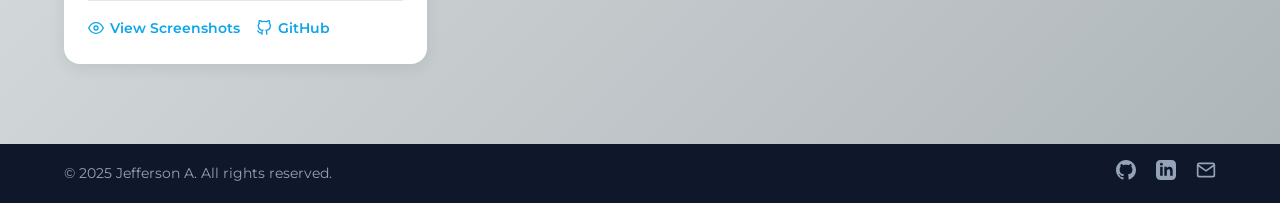
==== commit 49fe091d: "Update project numbering and image for Developer Tools in portfolio" ====
--- a/projects.html
+++ b/projects.html
@@ -39,10 +39,10 @@
             <h1 class="page-title">Personal Projects</h1>
             <div class="projects-grid">
 
-                <!-- Project: Developer Tools VS Code Extension -->
+                <!-- Project 1: Developer Tools VS Code Extension -->
                 <article class="project-card">
                     <div class="project-image" style="background: linear-gradient(135deg, #1e1e1e 0%, #2d2d2d 100%); display: flex; align-items: center; justify-content: center;">
-                        <img src="images/developer-tools-icon.jpg" alt="Developer Tools VS Code Extension" loading="lazy"
+                        <img src="images/dev-tools-generate-password.jpg" alt="Developer Tools VS Code Extension" loading="lazy"
                             style="width: 120px; height: 120px; object-fit: contain;" />
                         <div class="project-overlay">
                             <span class="project-status">Published</span>
@@ -88,7 +88,7 @@
                     </div>
                 </article>
 
-                <!-- Project 1: Employee Management System -->
+                <!-- Project 2: Employee Management System -->
                 <article class="project-card">
                     <div class="project-image" style="cursor: pointer; background: white;" onclick="openEMSModal()">
                         <img class="ems-image" src="images/ems-dashboard.jpg" alt="Employee Management System" loading="lazy"
@@ -136,7 +136,7 @@
                     </div>
                 </article>
 
-                <!-- Project 2: Fortune Lab -->
+                <!-- Project 3: Fortune Lab -->
                 <article class="project-card">
                     <div class="project-image" style="cursor: pointer;" onclick="openFortuneLabModal()">
                         <img src="images/flab-decode-jackpot.jpg" alt="Fortune Lab - Decode Jackpot" loading="lazy" />
@@ -182,7 +182,7 @@
                     </div>
                 </article>
 
-                <!-- Project 3: Snap POS -->
+                <!-- Project 4: Snap POS -->
                 <article class="project-card">
                     <div class="project-image" style="cursor: pointer;" onclick="openSnapPOSModal()">
                         <img src="images/snappos.jpg" alt="SnapPOS - Point of Sale Interface" loading="lazy" />
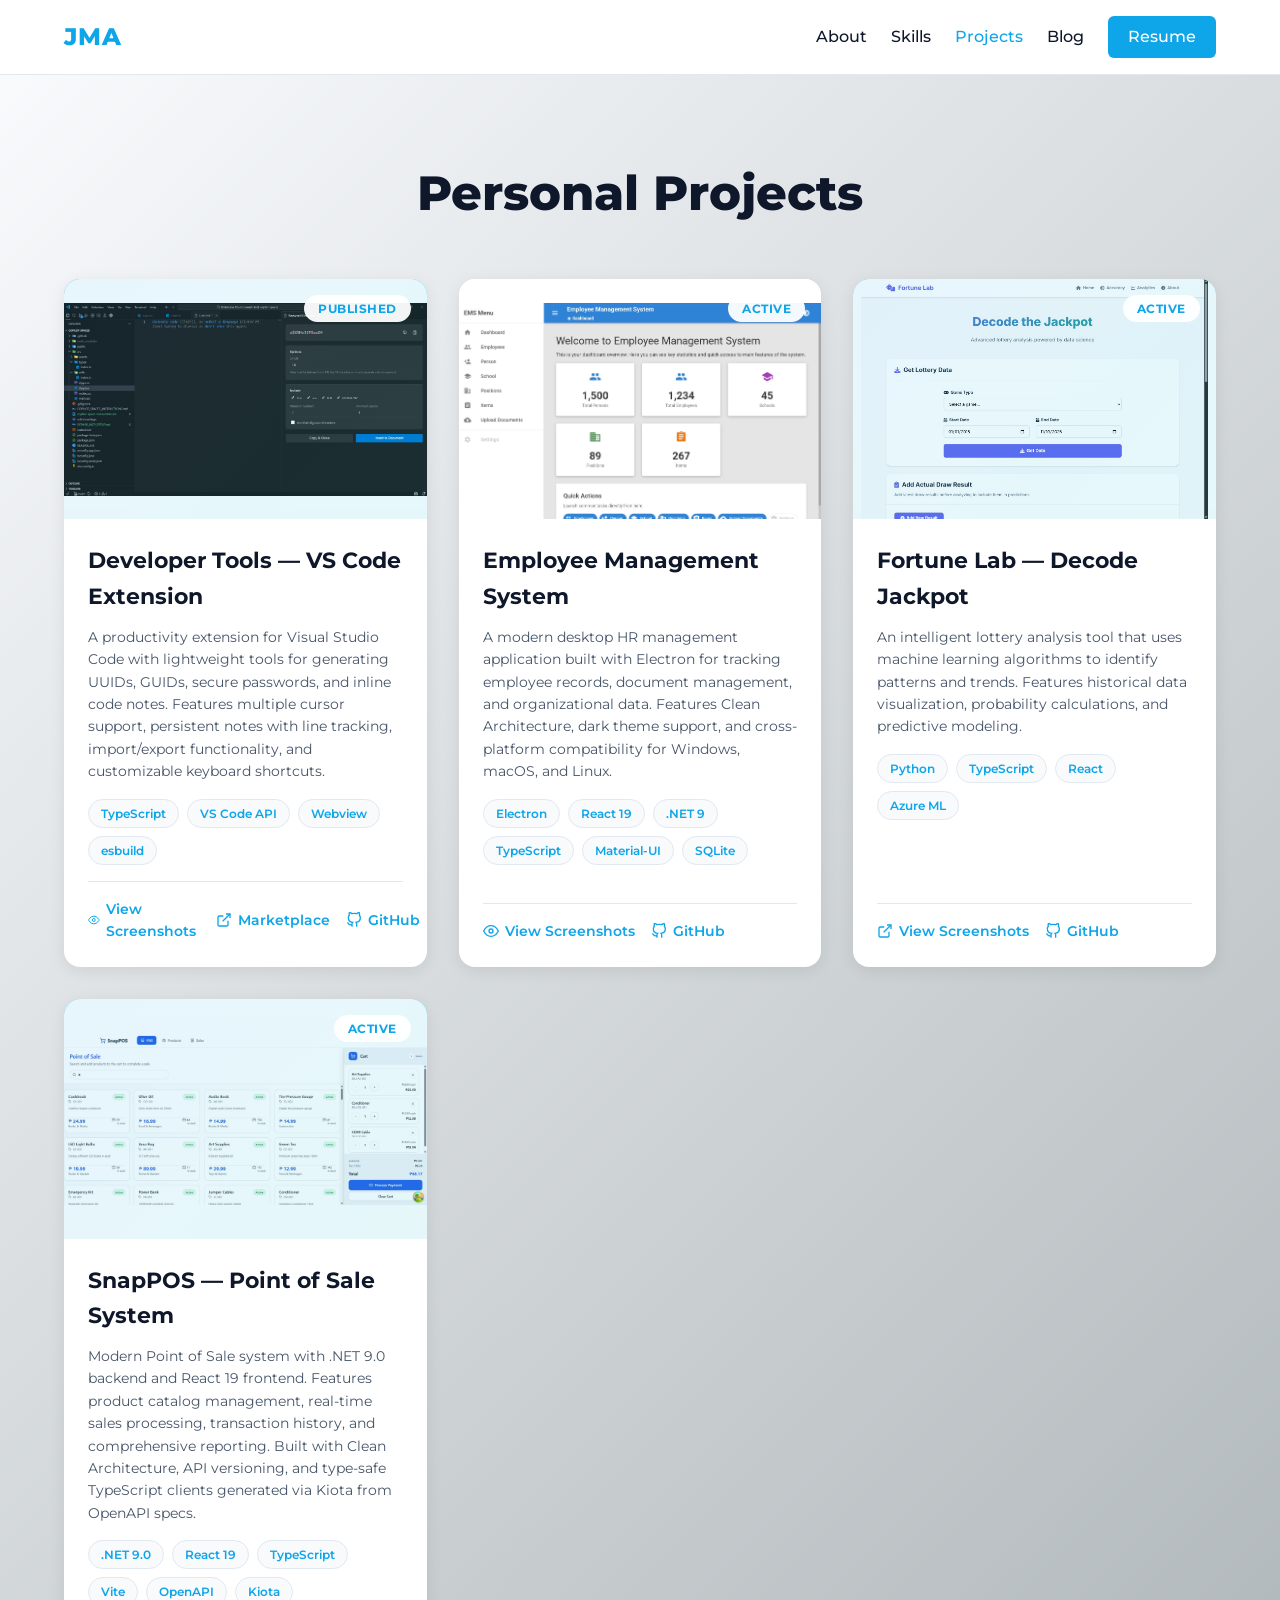
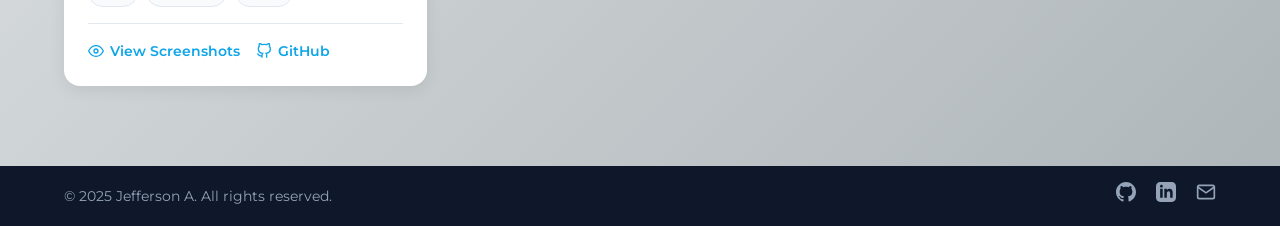
==== commit aa3c489d: "Add Developer Tools modal and carousel functionality" ====
--- a/projects.html
+++ b/projects.html
@@ -41,9 +41,8 @@
 
                 <!-- Project 1: Developer Tools VS Code Extension -->
                 <article class="project-card">
-                    <div class="project-image" style="background: linear-gradient(135deg, #1e1e1e 0%, #2d2d2d 100%); display: flex; align-items: center; justify-content: center;">
-                        <img src="images/dev-tools-generate-password.jpg" alt="Developer Tools VS Code Extension" loading="lazy"
-                            style="width: 120px; height: 120px; object-fit: contain;" />
+                    <div class="project-image" style="cursor: pointer;" onclick="openDevToolsModal()">
+                        <img src="images/dev-tools-generate-password.jpg" alt="Developer Tools VS Code Extension" loading="lazy" />
                         <div class="project-overlay">
                             <span class="project-status">Published</span>
                         </div>
@@ -63,6 +62,15 @@
                             <span class="tech-badge">esbuild</span>
                         </div>
                         <div class="project-links">
+                            <a href="#" class="project-link" onclick="openDevToolsModal(); return false;"
+                                aria-label="View Developer Tools screenshots">
+                                <svg width="16" height="16" viewBox="0 0 24 24" fill="none" stroke="currentColor"
+                                    stroke-width="2">
+                                    <path d="M1 12s4-8 11-8 11 8 11 8-4 8-11 8-11-8-11-8z"></path>
+                                    <circle cx="12" cy="12" r="3"></circle>
+                                </svg>
+                                View Screenshots
+                            </a>
                             <a href="https://marketplace.visualstudio.com/items?itemName=joealfa.developer-utilities" 
                                 class="project-link" target="_blank" rel="noopener" 
                                 aria-label="View Developer Tools on VS Code Marketplace">
@@ -72,7 +80,7 @@
                                     <polyline points="15 3 21 3 21 9"></polyline>
                                     <line x1="10" y1="14" x2="21" y2="3"></line>
                                 </svg>
-                                VS Code Marketplace
+                                Marketplace
                             </a>
                             <a href="https://github.com/joealfa/developer-tools" class="project-link" target="_blank"
                                 rel="noopener" aria-label="View Developer Tools source code">
@@ -289,6 +297,38 @@
                     <button class="indicator" aria-label="View Data Scraping screen"></button>
                     <button class="indicator" aria-label="View Analysis screen"></button>
                     <button class="indicator" aria-label="View Save Results screen"></button>
+                </div>
+            </div>
+        </div>
+    </div>
+
+    <!-- Developer Tools Modal -->
+    <div id="devtoolsModal" class="modal" onclick="closeDevToolsModal()">
+        <div class="modal-content" onclick="event.stopPropagation()">
+            <span class="modal-close" onclick="closeDevToolsModal()">&times;</span>
+            <h2 class="modal-title">Developer Tools Screenshots</h2>
+            <div class="carousel-container">
+                <div class="carousel-wrapper">
+                    <div class="carousel-track" id="devtoolsCarouselTrack">
+                        <div class="carousel-slide active">
+                            <img src="images/dev-tools-generate-password.jpg" alt="Developer Tools - Password Generator" />
+                        </div>
+                        <div class="carousel-slide">
+                            <img src="images/dev-tools-insert-uuid.jpg" alt="Developer Tools - Insert UUID" />
+                        </div>
+                        <div class="carousel-slide">
+                            <img src="images/dev-tools-add-notes.jpg" alt="Developer Tools - Add Notes" />
+                        </div>
+                        <div class="carousel-slide">
+                            <img src="images/dev-tools-vscode-marketplace.jpg" alt="Developer Tools - VS Code Marketplace" />
+                        </div>
+                    </div>
+                </div>
+                <div class="carousel-indicators" id="devtoolsCarouselIndicators">
+                    <button class="indicator active" aria-label="View Password Generator"></button>
+                    <button class="indicator" aria-label="View Insert UUID"></button>
+                    <button class="indicator" aria-label="View Add Notes"></button>
+                    <button class="indicator" aria-label="View Marketplace"></button>
                 </div>
             </div>
         </div>
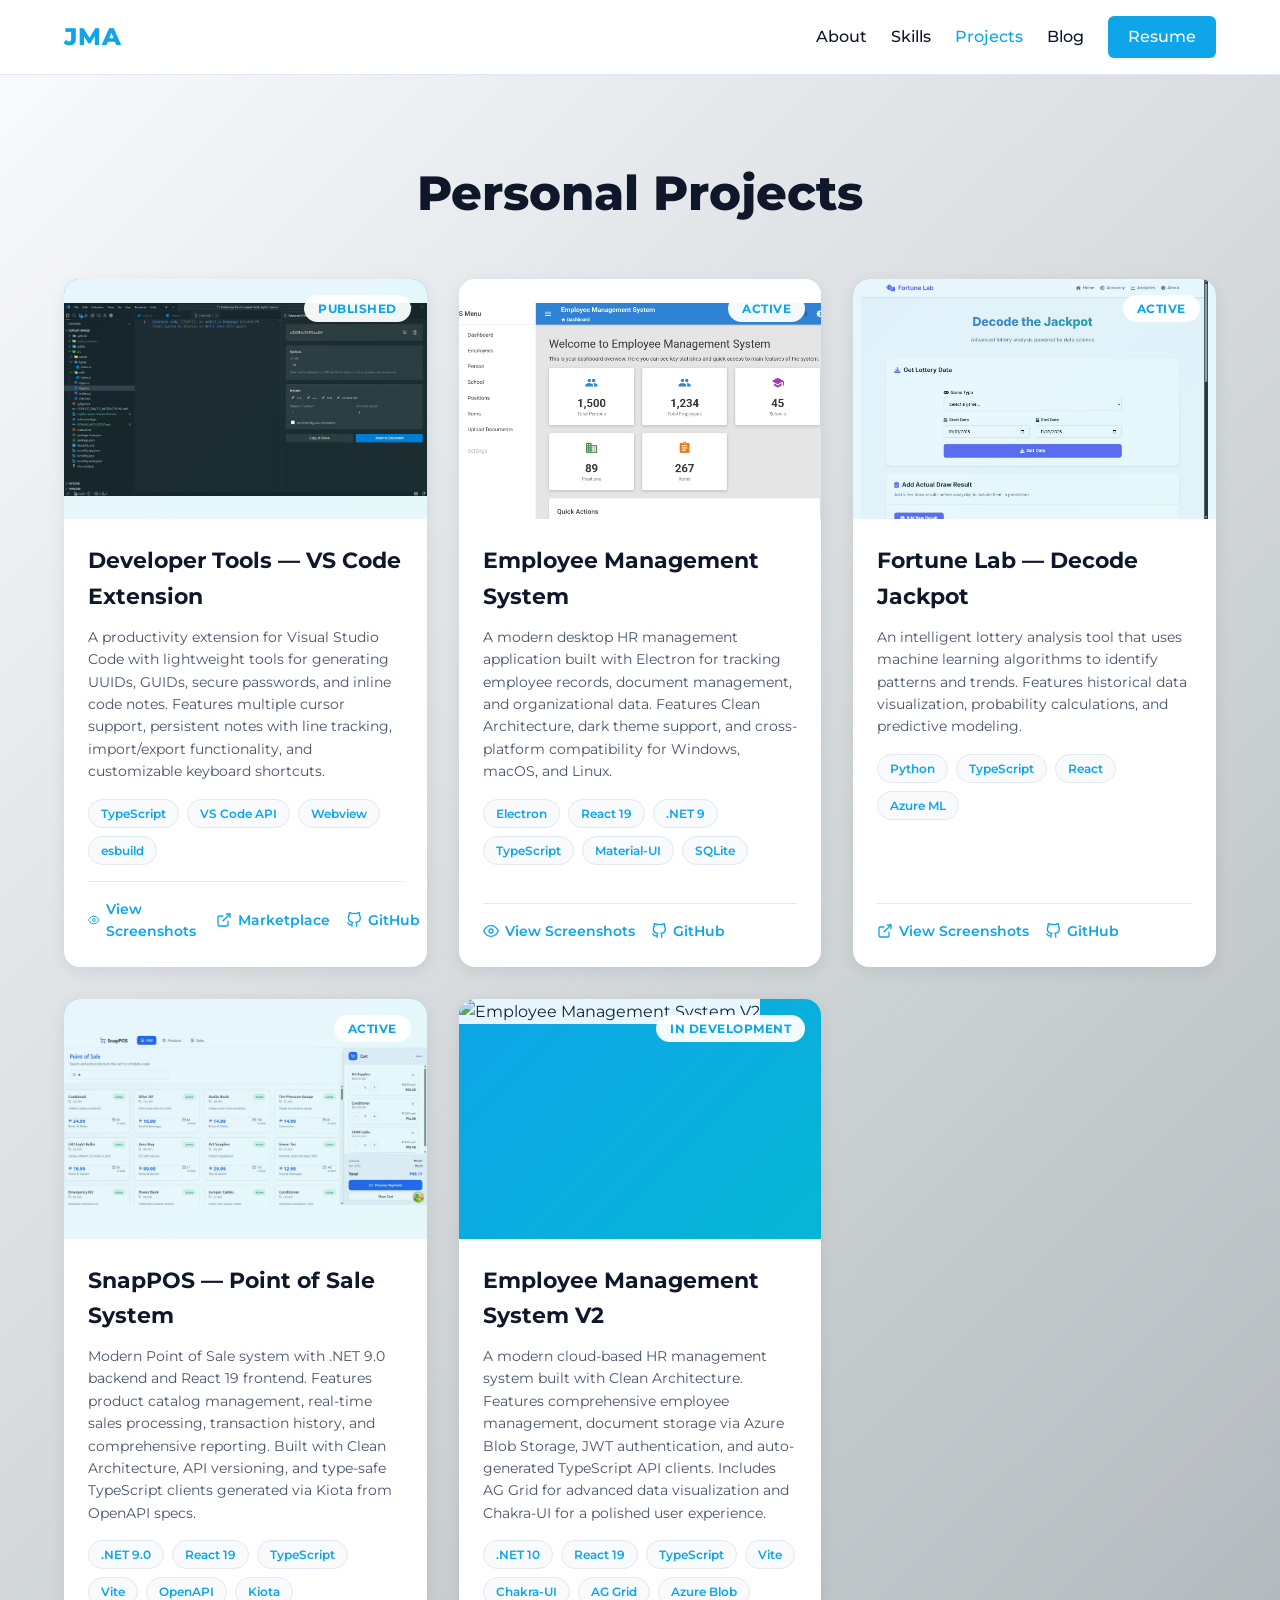
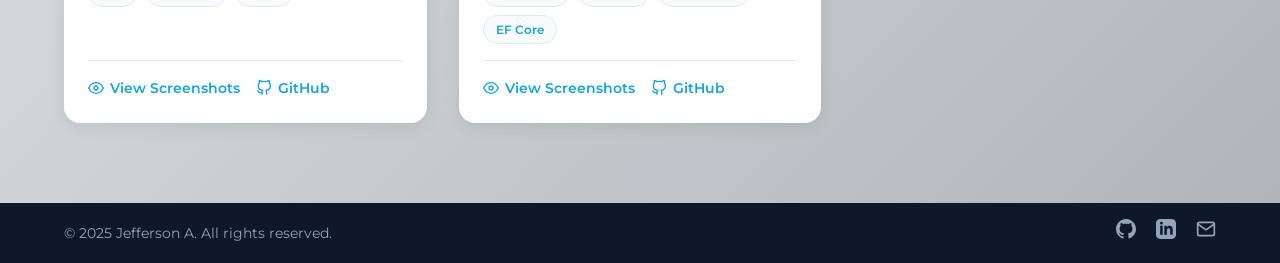
==== commit 44441178: "Add Employee Management System V2 project details, images, and modal functionality" ====
--- a/projects.html
+++ b/projects.html
@@ -238,6 +238,56 @@
                     </div>
                 </article>
 
+                <!-- Project 5: Employee Management System V2 -->
+                <article class="project-card">
+                    <div class="project-image" style="cursor: pointer;" onclick="openEMSV2Modal()">
+                        <img src="images/emsv2-dashboard-dark.jpg" alt="Employee Management System V2" loading="lazy" />
+                        <div class="project-overlay">
+                            <span class="project-status">In Development</span>
+                        </div>
+                    </div>
+                    <div class="project-content">
+                        <h3 class="project-title">Employee Management System V2</h3>
+                        <p class="project-description">
+                            A modern cloud-based HR management system built with Clean Architecture. Features 
+                            comprehensive employee management, document storage via Azure Blob Storage, 
+                            JWT authentication, and auto-generated TypeScript API clients. Includes AG Grid 
+                            for advanced data visualization and Chakra-UI for a polished user experience.
+                        </p>
+                        <div class="project-tech">
+                            <span class="tech-badge">.NET 10</span>
+                            <span class="tech-badge">React 19</span>
+                            <span class="tech-badge">TypeScript</span>
+                            <span class="tech-badge">Vite</span>
+                            <span class="tech-badge">Chakra-UI</span>
+                            <span class="tech-badge">AG Grid</span>
+                            <span class="tech-badge">Azure Blob</span>
+                            <span class="tech-badge">EF Core</span>
+                        </div>
+                        <div class="project-links">
+                            <a href="#" class="project-link" onclick="openEMSV2Modal(); return false;"
+                                aria-label="View EMS V2 screenshots">
+                                <svg width="16" height="16" viewBox="0 0 24 24" fill="none" stroke="currentColor"
+                                    stroke-width="2">
+                                    <path d="M1 12s4-8 11-8 11 8 11 8-4 8-11 8-11-8-11-8z"></path>
+                                    <circle cx="12" cy="12" r="3"></circle>
+                                </svg>
+                                View Screenshots
+                            </a>
+                            <a href="https://github.com/joealfa/ems-v2" class="project-link" target="_blank"
+                                rel="noopener" aria-label="View EMS V2 source code">
+                                <svg width="16" height="16" viewBox="0 0 24 24" fill="none" stroke="currentColor"
+                                    stroke-width="2">
+                                    <path
+                                        d="M9 19c-5 1.5-5-2.5-7-3m14 6v-3.87a3.37 3.37 0 0 0-.94-2.61c3.14-.35 6.44-1.54 6.44-7A5.44 5.44 0 0 0 20 4.77 5.07 5.07 0 0 0 19.91 1S18.73.65 16 2.48a13.38 13.38 0 0 0-7 0C6.27.65 5.09 1 5.09 1A5.07 5.07 0 0 0 5 4.77a5.44 5.44 0 0 0-1.5 3.78c0 5.42 3.3 6.61 6.44 7A3.37 3.37 0 0 0 9 18.13V22">
+                                    </path>
+                                </svg>
+                                GitHub
+                            </a>
+                        </div>
+                    </div>
+                </article>
+
             </div>
         </div>
     </section>
@@ -370,6 +420,46 @@
                     <button class="indicator" aria-label="View Add Employee"></button>
                     <button class="indicator" aria-label="View Dark Theme Dashboard"></button>
                     <button class="indicator" aria-label="View Upload Documents"></button>
+                </div>
+            </div>
+        </div>
+    </div>
+
+    <!-- EMS V2 Modal -->
+    <div id="emsv2Modal" class="modal" onclick="closeEMSV2Modal()">
+        <div class="modal-content" onclick="event.stopPropagation()">
+            <span class="modal-close" onclick="closeEMSV2Modal()">&times;</span>
+            <h2 class="modal-title">Employee Management System V2 Screenshots</h2>
+            <div class="carousel-container">
+                <div class="carousel-wrapper">
+                    <div class="carousel-track" id="emsv2CarouselTrack">
+                        <div class="carousel-slide active">
+                            <img src="images/emsv2-dashboard-dark.jpg" alt="EMS V2 - Dashboard Dark Theme" />
+                        </div>
+                        <div class="carousel-slide">
+                            <img src="images/emsv2-dashboard-light.jpg" alt="EMS V2 - Dashboard Light Theme" />
+                        </div>
+                        <div class="carousel-slide">
+                            <img src="images/emsv2-persons-add.jpg" alt="EMS V2 - Add Person" />
+                        </div>
+                        <div class="carousel-slide">
+                            <img src="images/emsv2-persons-edit.jpg" alt="EMS V2 - Edit Person" />
+                        </div>
+                        <div class="carousel-slide">
+                            <img src="images/emsv2-persons-view.jpg" alt="EMS V2 - View Person" />
+                        </div>
+                        <div class="carousel-slide">
+                            <img src="images/emsv2-persons-list.jpg" alt="EMS V2 - Persons List" />
+                        </div>
+                    </div>
+                </div>
+                <div class="carousel-indicators" id="emsv2CarouselIndicators">
+                    <button class="indicator active" aria-label="View Dashboard Dark"></button>
+                    <button class="indicator" aria-label="View Dashboard Light"></button>
+                    <button class="indicator" aria-label="View Add Person"></button>
+                    <button class="indicator" aria-label="View Edit Person"></button>
+                    <button class="indicator" aria-label="View Person Details"></button>
+                    <button class="indicator" aria-label="View Persons List"></button>
                 </div>
             </div>
         </div>
--- a/css/styles.css
+++ b/css/styles.css
@@ -761,7 +761,13 @@
   height: 500px;
 }
 
+.modal .carousel-slide {
+  height: 500px;
+}
+
 .modal .carousel-slide img {
+  width: 100%;
+  height: 100%;
   object-fit: contain;
   background: white;
 }
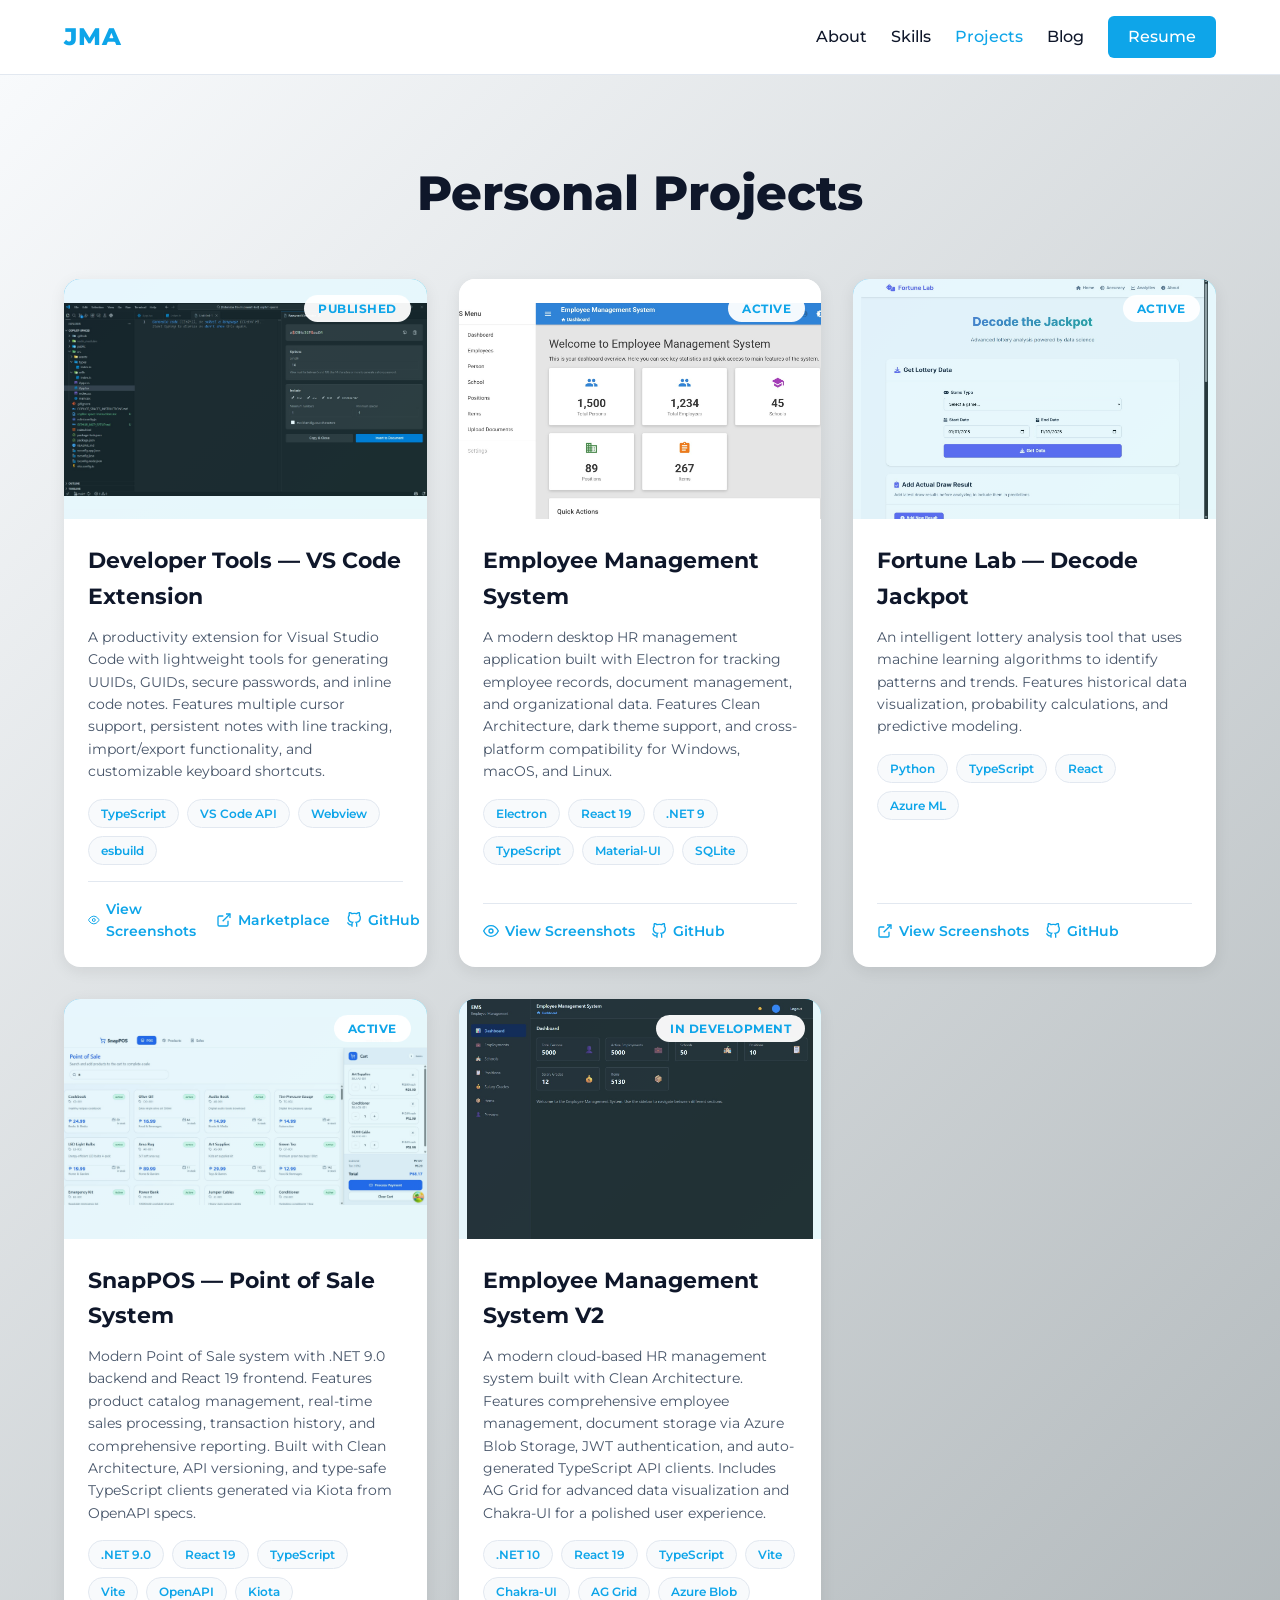
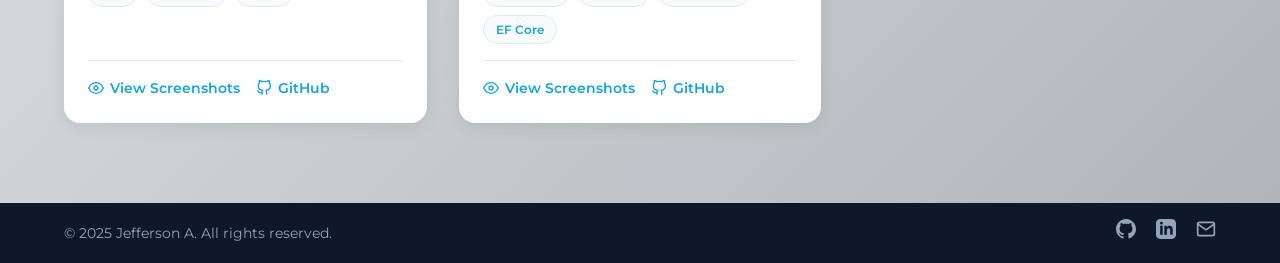
==== commit c6428a57: "Update image sources for Employee Management System V2 to reflect dark theme changes" ====
--- a/projects.html
+++ b/projects.html
@@ -241,7 +241,7 @@
                 <!-- Project 5: Employee Management System V2 -->
                 <article class="project-card">
                     <div class="project-image" style="cursor: pointer;" onclick="openEMSV2Modal()">
-                        <img src="images/emsv2-dashboard-dark.jpg" alt="Employee Management System V2" loading="lazy" />
+                        <img src="images/emsv2-dashboard-darktheme.jpg" alt="Employee Management System V2" loading="lazy" />
                         <div class="project-overlay">
                             <span class="project-status">In Development</span>
                         </div>
@@ -434,22 +434,22 @@
                 <div class="carousel-wrapper">
                     <div class="carousel-track" id="emsv2CarouselTrack">
                         <div class="carousel-slide active">
-                            <img src="images/emsv2-dashboard-dark.jpg" alt="EMS V2 - Dashboard Dark Theme" />
-                        </div>
-                        <div class="carousel-slide">
-                            <img src="images/emsv2-dashboard-light.jpg" alt="EMS V2 - Dashboard Light Theme" />
-                        </div>
-                        <div class="carousel-slide">
-                            <img src="images/emsv2-persons-add.jpg" alt="EMS V2 - Add Person" />
-                        </div>
-                        <div class="carousel-slide">
-                            <img src="images/emsv2-persons-edit.jpg" alt="EMS V2 - Edit Person" />
-                        </div>
-                        <div class="carousel-slide">
-                            <img src="images/emsv2-persons-view.jpg" alt="EMS V2 - View Person" />
-                        </div>
-                        <div class="carousel-slide">
-                            <img src="images/emsv2-persons-list.jpg" alt="EMS V2 - Persons List" />
+                            <img src="images/emsv2-dashboard-darktheme.jpg" alt="EMS V2 - Dashboard Dark Theme" />
+                        </div>
+                        <div class="carousel-slide">
+                            <img src="images/emsv2-dashboard-lighttheme.jpg" alt="EMS V2 - Dashboard Light Theme" />
+                        </div>
+                        <div class="carousel-slide">
+                            <img src="images/emsv2-dashboard-persons-add.jpg" alt="EMS V2 - Add Person" />
+                        </div>
+                        <div class="carousel-slide">
+                            <img src="images/emsv2-dashboard-persons-edit.jpg" alt="EMS V2 - Edit Person" />
+                        </div>
+                        <div class="carousel-slide">
+                            <img src="images/emsv2-dashboard-persons-view.jpg" alt="EMS V2 - View Person" />
+                        </div>
+                        <div class="carousel-slide">
+                            <img src="images/emsv2-dashboard-persons-list.jpg" alt="EMS V2 - Persons List" />
                         </div>
                     </div>
                 </div>
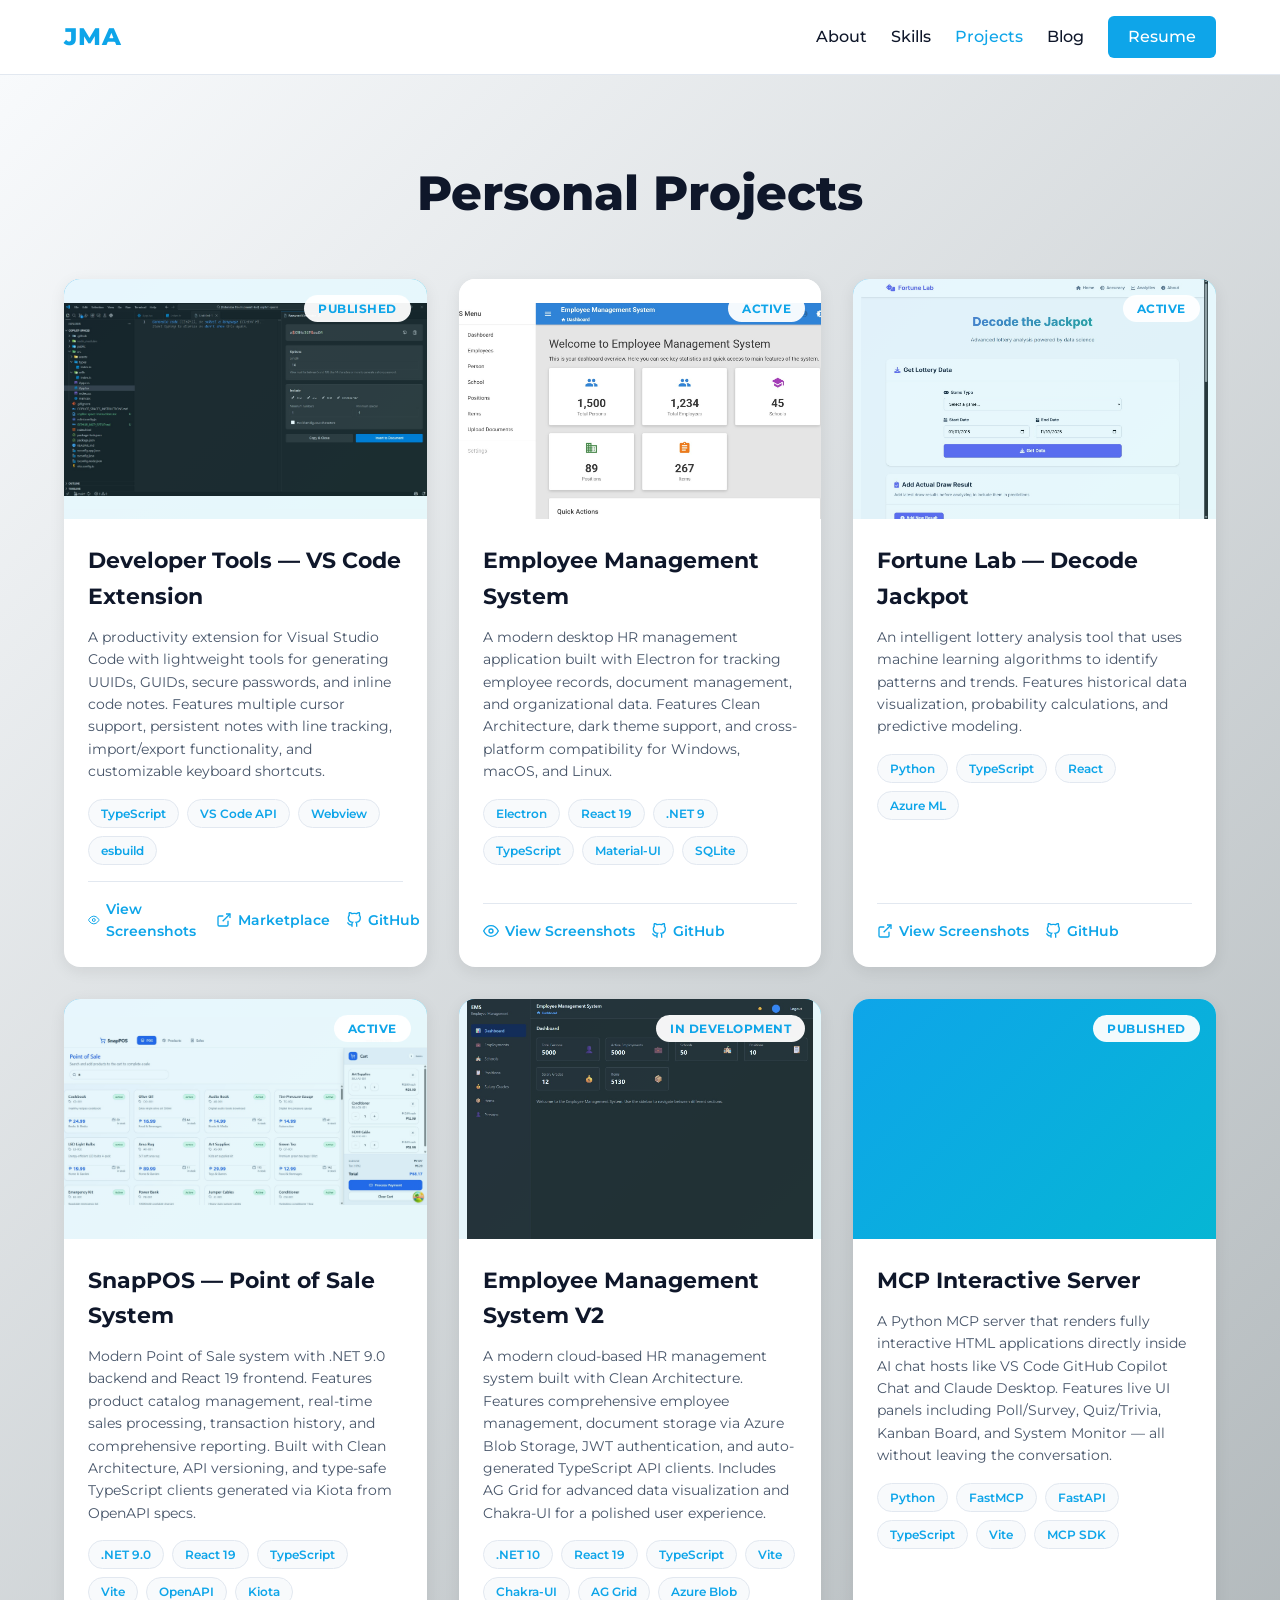
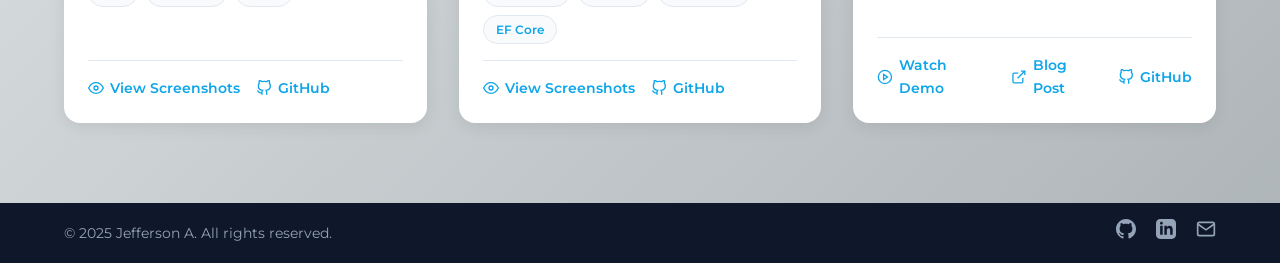
==== commit f261d84e: "Add MCP Interactive Server project details and modal functionality" ====
--- a/projects.html
+++ b/projects.html
@@ -288,6 +288,68 @@
                     </div>
                 </article>
 
+
+                <!-- Project 6: MCP Server Interactive -->
+                <article class="project-card">
+                    <div class="project-image" style="cursor: pointer;" onclick="openMCPModal()">
+                        <video autoplay muted loop playsinline
+                            style="width: 100%; height: 100%; object-fit: cover; display: block;">
+                            <source src="https://raw.githubusercontent.com/joealfa/blog/main/assets/videos/mcp-server-interactive.mp4" type="video/mp4" />
+                        </video>
+                        <div class="project-overlay">
+                            <span class="project-status">Published</span>
+                        </div>
+                    </div>
+                    <div class="project-content">
+                        <h3 class="project-title">MCP Interactive Server</h3>
+                        <p class="project-description">
+                            A Python MCP server that renders fully interactive HTML applications directly inside
+                            AI chat hosts like VS Code GitHub Copilot Chat and Claude Desktop. Features live UI
+                            panels including Poll/Survey, Quiz/Trivia, Kanban Board, and System Monitor —
+                            all without leaving the conversation.
+                        </p>
+                        <div class="project-tech">
+                            <span class="tech-badge">Python</span>
+                            <span class="tech-badge">FastMCP</span>
+                            <span class="tech-badge">FastAPI</span>
+                            <span class="tech-badge">TypeScript</span>
+                            <span class="tech-badge">Vite</span>
+                            <span class="tech-badge">MCP SDK</span>
+                        </div>
+                        <div class="project-links">
+                            <a href="#" class="project-link" onclick="openMCPModal(); return false;"
+                                aria-label="Watch MCP Interactive Server demo">
+                                <svg width="16" height="16" viewBox="0 0 24 24" fill="none" stroke="currentColor"
+                                    stroke-width="2">
+                                    <circle cx="12" cy="12" r="10"></circle>
+                                    <polygon points="10 8 16 12 10 16 10 8"></polygon>
+                                </svg>
+                                Watch Demo
+                            </a>
+                            <a href="https://joealfa.github.io/blog/2026/03/06/mcp-server/" class="project-link"
+                                target="_blank" rel="noopener" aria-label="Read MCP Server blog post">
+                                <svg width="16" height="16" viewBox="0 0 24 24" fill="none" stroke="currentColor"
+                                    stroke-width="2">
+                                    <path d="M18 13v6a2 2 0 0 1-2 2H5a2 2 0 0 1-2-2V8a2 2 0 0 1 2-2h6"></path>
+                                    <polyline points="15 3 21 3 21 9"></polyline>
+                                    <line x1="10" y1="14" x2="21" y2="3"></line>
+                                </svg>
+                                Blog Post
+                            </a>
+                            <a href="https://github.com/joealfa/mcp-server-interactive" class="project-link"
+                                target="_blank" rel="noopener" aria-label="View MCP Server source code">
+                                <svg width="16" height="16" viewBox="0 0 24 24" fill="none" stroke="currentColor"
+                                    stroke-width="2">
+                                    <path
+                                        d="M9 19c-5 1.5-5-2.5-7-3m14 6v-3.87a3.37 3.37 0 0 0-.94-2.61c3.14-.35 6.44-1.54 6.44-7A5.44 5.44 0 0 0 20 4.77 5.07 5.07 0 0 0 19.91 1S18.73.65 16 2.48a13.38 13.38 0 0 0-7 0C6.27.65 5.09 1 5.09 1A5.07 5.07 0 0 0 5 4.77a5.44 5.44 0 0 0-1.5 3.78c0 5.42 3.3 6.61 6.44 7A3.37 3.37 0 0 0 9 18.13V22">
+                                    </path>
+                                </svg>
+                                GitHub
+                            </a>
+                        </div>
+                    </div>
+                </article>
+
             </div>
         </div>
     </section>
@@ -443,13 +505,13 @@
                             <img src="images/emsv2-dashboard-persons-add.jpg" alt="EMS V2 - Add Person" />
                         </div>
                         <div class="carousel-slide">
-                            <img src="images/emsv2-dashboard-persons-edit.jpg" alt="EMS V2 - Edit Person" />
+                            <img src="images/emsv2-dashboard-persons-view-edit.jpg" alt="EMS V2 - Edit Person" />
                         </div>
                         <div class="carousel-slide">
                             <img src="images/emsv2-dashboard-persons-view.jpg" alt="EMS V2 - View Person" />
                         </div>
                         <div class="carousel-slide">
-                            <img src="images/emsv2-dashboard-persons-list.jpg" alt="EMS V2 - Persons List" />
+                            <img src="images/emsv2-dashboard-persons.jpg" alt="EMS V2 - Persons List" />
                         </div>
                     </div>
                 </div>
@@ -461,6 +523,20 @@
                     <button class="indicator" aria-label="View Person Details"></button>
                     <button class="indicator" aria-label="View Persons List"></button>
                 </div>
+            </div>
+        </div>
+    </div>
+
+    <!-- MCP Server Modal -->
+    <div id="mcpModal" class="modal" onclick="closeMCPModal()">
+        <div class="modal-content" onclick="event.stopPropagation()">
+            <span class="modal-close" onclick="closeMCPModal()">&times;</span>
+            <h2 class="modal-title">MCP Interactive Server — Demo</h2>
+            <div style="width: 100%; background: #000; border-radius: 8px; overflow: hidden;">
+                <video id="mcpVideo" controls style="width: 100%; display: block; max-height: 70vh;">
+                    <source src="https://raw.githubusercontent.com/joealfa/blog/main/assets/videos/mcp-server-interactive.mp4" type="video/mp4" />
+                    Your browser does not support the video tag.
+                </video>
             </div>
         </div>
     </div>
